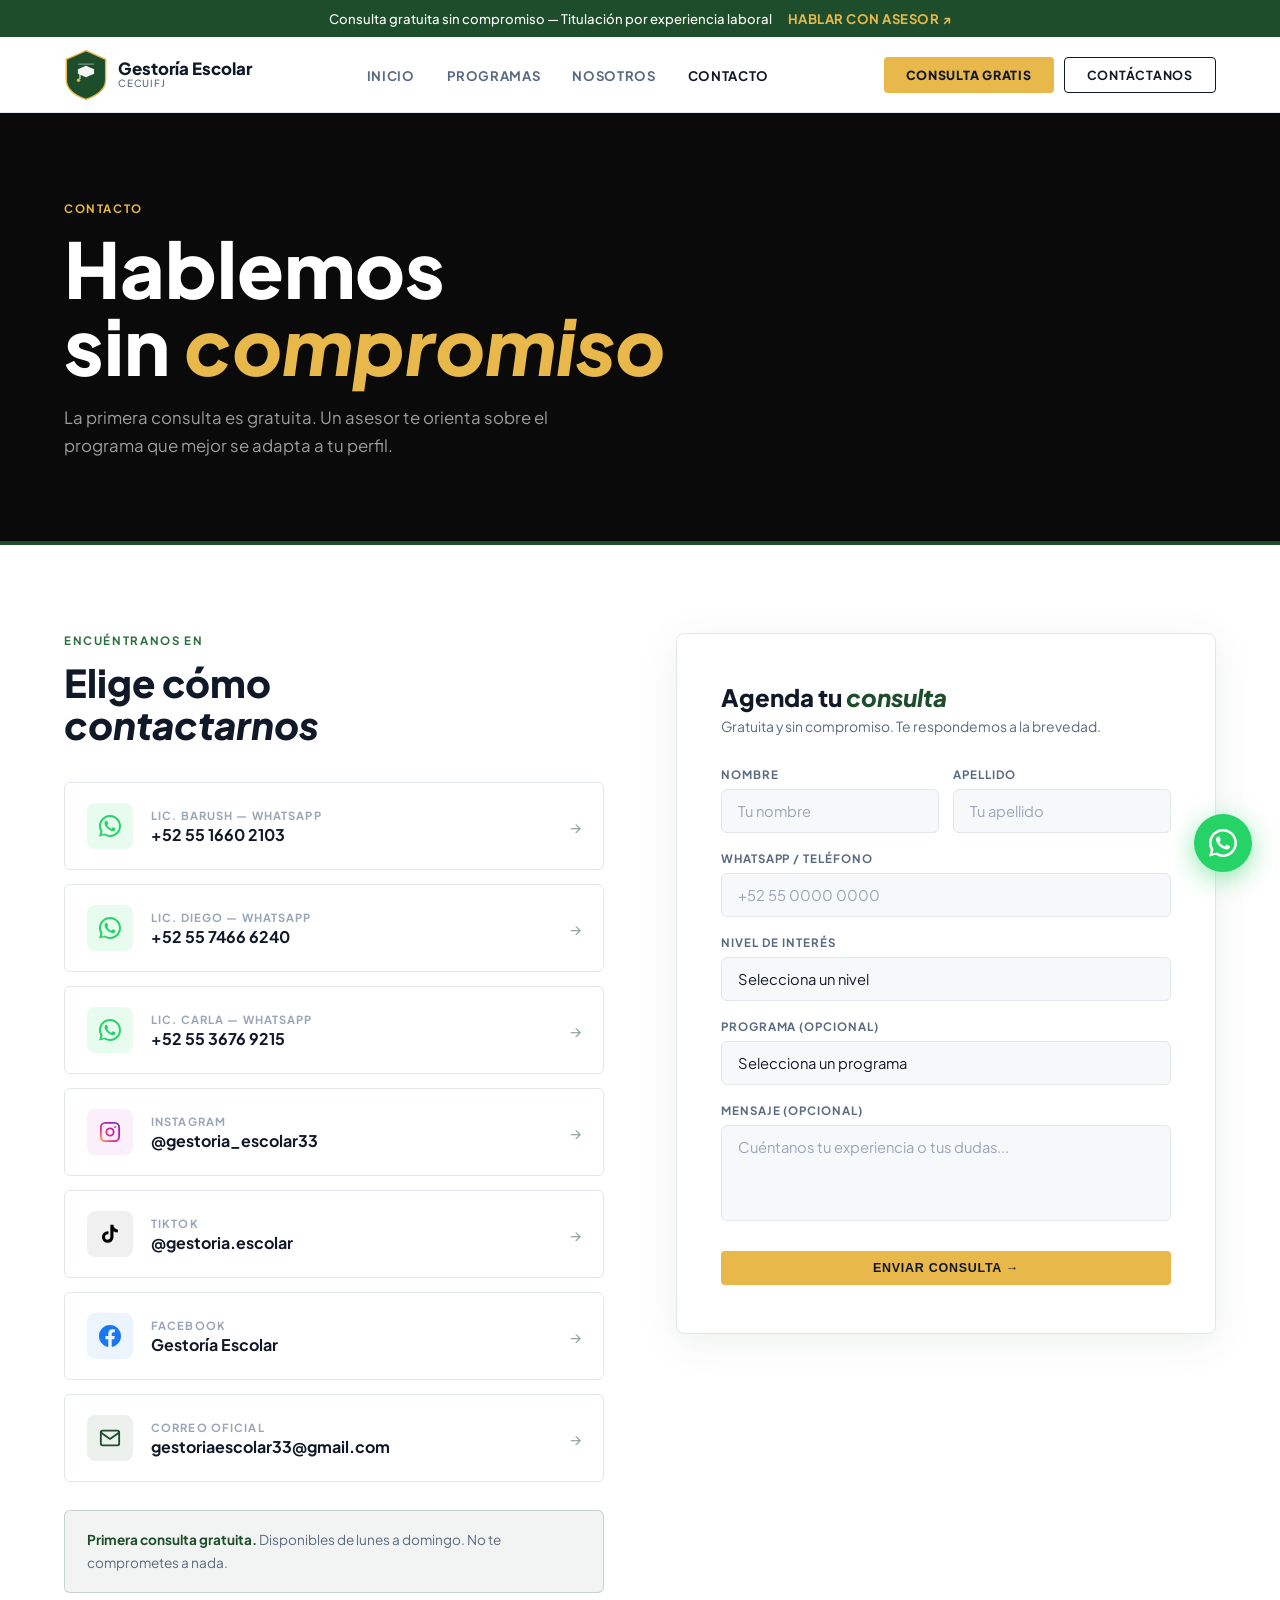
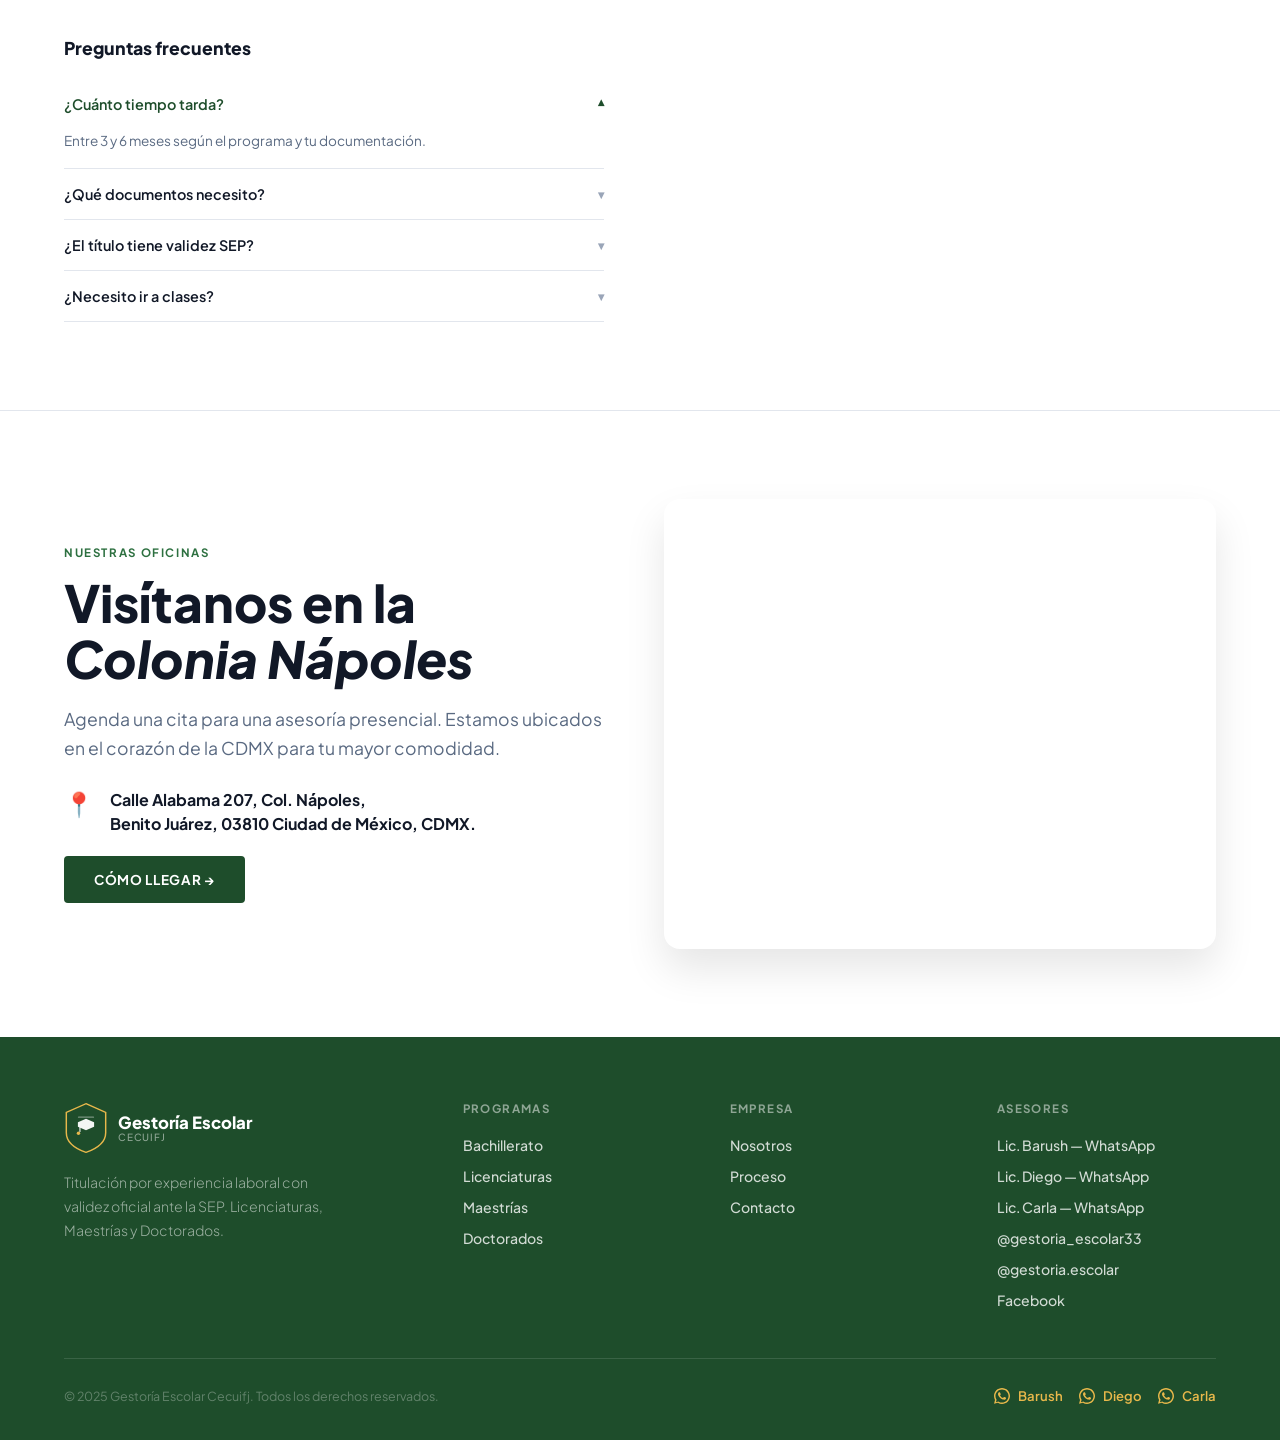
==== contacto.html @ b2714044 "correo" ====
<!DOCTYPE html>
<html lang="es">
<head>
  <meta charset="UTF-8"/>
  <meta name="viewport" content="width=device-width, initial-scale=1.0"/>
  <title>Contacto — Gestoría Escolar</title>
  <link rel="stylesheet" href="styles.css"/>
  <style>
    .page-hero { background:var(--black); padding:88px 5% 80px; border-bottom:4px solid var(--green); }
    .page-hero-inner { max-width:1200px; margin:0 auto; }
    .page-hero-title { font-size:clamp(3rem,6vw,5rem); font-weight:800; color:var(--white); line-height:1; margin-bottom:20px; }
    .page-hero-title em { font-style:italic; color:var(--yellow); }
    .page-hero-sub { font-size:1.05rem; color:rgba(255,255,255,0.6); max-width:520px; line-height:1.7; }

    #contacto-main { padding:88px 5%; }
    .contacto-inner { max-width:1200px; margin:0 auto; display:grid; grid-template-columns:1fr 1fr; gap:72px; align-items:start; }

    /* LEFT */
    .contact-options { display:flex; flex-direction:column; gap:14px; margin-top:36px; }
    .contact-option {
      display:flex; align-items:center; gap:18px;
      padding:20px 22px; border:1.5px solid var(--border); border-radius:6px;
      text-decoration:none; color:inherit; background:var(--white); transition:all 0.25s;
    }
    .contact-option:hover { border-color:var(--green); transform:translateX(5px); box-shadow:0 6px 24px rgba(30,77,43,0.1); }
    .co-icon { width:46px; height:46px; flex-shrink:0; border-radius:8px; display:flex; align-items:center; justify-content:center; font-size:1.3rem; }
    .co-wa { background:rgba(37,211,102,0.1); }
    .co-phone { background:rgba(30,77,43,0.08); }
    .co-ig { background:rgba(200,60,200,0.08); }
    .co-label { font-size:0.7rem; font-weight:700; letter-spacing:0.1em; text-transform:uppercase; color:var(--gray-400); margin-bottom:2px; }
    .co-value { font-size:1rem; font-weight:700; color:var(--text); }
    .co-arrow { margin-left:auto; color:var(--green); font-size:1rem; opacity:0.5; transition:opacity 0.2s; }
    .contact-option:hover .co-arrow { opacity:1; }

    .contact-note {
      margin-top:28px; padding:18px 22px;
      background:rgba(30,77,43,0.06); border:1.5px solid rgba(30,77,43,0.2); border-radius:6px;
      font-size:0.85rem; color:var(--gray-600); line-height:1.65;
    }
    .contact-note strong { color:var(--green); }

    .faq-mini { margin-top:44px; }
    .faq-mini h3 { font-size:1.1rem; font-weight:800; color:var(--text); margin-bottom:20px; }
    .faq-mini-item { border-bottom:1px solid var(--border); }
    .faq-mini-q {
      width:100%; background:none; border:none; text-align:left; padding:16px 0;
      font-family:'Plus Jakarta Sans',sans-serif; font-size:0.9rem; font-weight:600; color:var(--text);
      cursor:pointer; display:flex; justify-content:space-between; align-items:center; gap:12px; transition:color 0.2s;
    }
    .faq-mini-q:hover { color:var(--green); }
    .faq-mini-item.open .faq-mini-q { color:var(--green); }
    .faq-mini-chevron { font-size:0.75rem; color:var(--gray-400); transition:transform 0.25s; flex-shrink:0; }
    .faq-mini-item.open .faq-mini-chevron { transform:rotate(180deg); color:var(--green); }
    .faq-mini-a { font-size:0.85rem; color:var(--gray-600); line-height:1.7; max-height:0; overflow:hidden; transition:max-height 0.3s ease,padding 0.3s; }
    .faq-mini-item.open .faq-mini-a { max-height:180px; padding-bottom:16px; }

    /* RIGHT — FORM */
    .contact-form-card {
      background:var(--white); border:1.5px solid var(--border);
      border-radius:8px; padding:48px 44px; position:sticky; top:96px;
      box-shadow:0 8px 40px rgba(30,77,43,0.08);
    }
    .contact-form-card h3 { font-size:1.5rem; font-weight:800; color:var(--text); margin-bottom:6px; }
    .contact-form-card h3 em { font-style:italic; color:var(--green); }
    .contact-form-card .sub { font-size:0.87rem; color:var(--gray-600); margin-bottom:32px; }
    .form-group { margin-bottom:18px; }
    .form-group label { display:block; font-size:0.72rem; font-weight:700; letter-spacing:0.08em; text-transform:uppercase; color:var(--gray-600); margin-bottom:7px; }
    .form-group input,.form-group select,.form-group textarea {
      width:100%; padding:12px 16px;
      background:var(--gray-100); border:1.5px solid var(--border); border-radius:6px;
      font-family:'Plus Jakarta Sans',sans-serif; font-size:0.92rem; color:var(--text);
      outline:none; transition:border-color 0.2s,background 0.2s; -webkit-appearance:none;
    }
    .form-group input::placeholder,.form-group textarea::placeholder { color:var(--gray-400); }
    .form-group input:focus,.form-group select:focus,.form-group textarea:focus { border-color:var(--green); background:var(--white); }
    .form-group select option { background:var(--white); }
    .form-group textarea { resize:none; height:96px; }
    .form-row { display:grid; grid-template-columns:1fr 1fr; gap:14px; }
    .form-submit { width:100%; margin-top:8px; }
    .form-success { display:none; text-align:center; padding:20px; background:rgba(30,77,43,0.07); border:1.5px solid rgba(30,77,43,0.25); border-radius:6px; margin-top:16px; }
    .form-success p { color:var(--green); font-weight:700; font-size:0.95rem; }

    @media(max-width:960px){ .contacto-inner{grid-template-columns:1fr;} .contact-form-card{position:static;} }
    @media(max-width:600px){ .contact-form-card{padding:32px 24px;} .form-row{grid-template-columns:1fr;} }
  </style>
</head>
<body>
<div id="ann-root"></div>
<div id="nav-root"></div>

<section class="page-hero">
  <div class="page-hero-inner">
    <span class="section-label">Contacto</span>
    <h1 class="page-hero-title">Hablemos<br/>sin <em>compromiso</em></h1>
    <p class="page-hero-sub">La primera consulta es gratuita. Un asesor te orienta sobre el programa que mejor se adapta a tu perfil.</p>
  </div>
</section>

<section id="contacto-main">
  <div class="contacto-inner">
    <div>
      <span class="section-label section-label-green">Encuéntranos en</span>
      <h2 class="section-title reveal" style="font-size:clamp(1.6rem,3vw,2.4rem)">Elige cómo<br/><em>contactarnos</em></h2>
      <div class="contact-options">
        <a href="https://wa.me/525516502103" target="_blank" class="contact-option reveal reveal-delay-1">
          <div class="co-icon co-wa">
            <svg width="22" height="22" viewBox="0 0 24 24" fill="#25d366"><path d="M17.472 14.382c-.297-.149-1.758-.867-2.03-.967-.273-.099-.471-.148-.67.15-.197.297-.767.966-.94 1.164-.173.199-.347.223-.644.075-.297-.15-1.255-.463-2.39-1.475-.883-.788-1.48-1.761-1.653-2.059-.173-.297-.018-.458.13-.606.134-.133.298-.347.446-.52.149-.174.198-.298.298-.497.099-.198.05-.371-.025-.52-.075-.149-.669-1.612-.916-2.207-.242-.579-.487-.5-.669-.51-.173-.008-.371-.01-.57-.01-.198 0-.52.074-.792.372-.272.297-1.04 1.016-1.04 2.479 0 1.462 1.065 2.875 1.213 3.074.149.198 2.096 3.2 5.077 4.487.709.306 1.262.489 1.694.625.712.227 1.36.195 1.871.118.571-.085 1.758-.719 2.006-1.413.248-.694.248-1.289.173-1.413-.074-.124-.272-.198-.57-.347z"/><path d="M12 0C5.373 0 0 5.373 0 12c0 2.131.558 4.13 1.533 5.867L.057 23.5l5.79-1.518A11.94 11.94 0 0012 24c6.627 0 12-5.373 12-12S18.627 0 12 0zm0 21.818a9.8 9.8 0 01-5.001-1.367l-.36-.213-3.718.975.99-3.619-.235-.373A9.818 9.818 0 012.182 12C2.182 6.57 6.57 2.182 12 2.182S21.818 6.57 21.818 12 17.43 21.818 12 21.818z"/></svg>
          </div>
          <div><div class="co-label">Lic. Barush — WhatsApp</div><div class="co-value">+52 55 1660 2103</div></div>
          <span class="co-arrow">→</span>
        </a>
        <a href="https://wa.me/525574666240" target="_blank" class="contact-option reveal reveal-delay-2">
          <div class="co-icon co-wa">
            <svg width="22" height="22" viewBox="0 0 24 24" fill="#25d366"><path d="M17.472 14.382c-.297-.149-1.758-.867-2.03-.967-.273-.099-.471-.148-.67.15-.197.297-.767.966-.94 1.164-.173.199-.347.223-.644.075-.297-.15-1.255-.463-2.39-1.475-.883-.788-1.48-1.761-1.653-2.059-.173-.297-.018-.458.13-.606.134-.133.298-.347.446-.52.149-.174.198-.298.298-.497.099-.198.05-.371-.025-.52-.075-.149-.669-1.612-.916-2.207-.242-.579-.487-.5-.669-.51-.173-.008-.371-.01-.57-.01-.198 0-.52.074-.792.372-.272.297-1.04 1.016-1.04 2.479 0 1.462 1.065 2.875 1.213 3.074.149.198 2.096 3.2 5.077 4.487.709.306 1.262.489 1.694.625.712.227 1.36.195 1.871.118.571-.085 1.758-.719 2.006-1.413.248-.694.248-1.289.173-1.413-.074-.124-.272-.198-.57-.347z"/><path d="M12 0C5.373 0 0 5.373 0 12c0 2.131.558 4.13 1.533 5.867L.057 23.5l5.79-1.518A11.94 11.94 0 0012 24c6.627 0 12-5.373 12-12S18.627 0 12 0zm0 21.818a9.8 9.8 0 01-5.001-1.367l-.36-.213-3.718.975.99-3.619-.235-.373A9.818 9.818 0 012.182 12C2.182 6.57 6.57 2.182 12 2.182S21.818 6.57 21.818 12 17.43 21.818 12 21.818z"/></svg>
          </div>
          <div><div class="co-label">Lic. Diego — WhatsApp</div><div class="co-value">+52 55 7466 6240</div></div>
          <span class="co-arrow">→</span>
        </a>
        <a href="https://wa.me/525536769215" target="_blank" class="contact-option reveal reveal-delay-3">
          <div class="co-icon co-wa">
            <svg width="22" height="22" viewBox="0 0 24 24" fill="#25d366"><path d="M17.472 14.382c-.297-.149-1.758-.867-2.03-.967-.273-.099-.471-.148-.67.15-.197.297-.767.966-.94 1.164-.173.199-.347.223-.644.075-.297-.15-1.255-.463-2.39-1.475-.883-.788-1.48-1.761-1.653-2.059-.173-.297-.018-.458.13-.606.134-.133.298-.347.446-.52.149-.174.198-.298.298-.497.099-.198.05-.371-.025-.52-.075-.149-.669-1.612-.916-2.207-.242-.579-.487-.5-.669-.51-.173-.008-.371-.01-.57-.01-.198 0-.52.074-.792.372-.272.297-1.04 1.016-1.04 2.479 0 1.462 1.065 2.875 1.213 3.074.149.198 2.096 3.2 5.077 4.487.709.306 1.262.489 1.694.625.712.227 1.36.195 1.871.118.571-.085 1.758-.719 2.006-1.413.248-.694.248-1.289.173-1.413-.074-.124-.272-.198-.57-.347z"/><path d="M12 0C5.373 0 0 5.373 0 12c0 2.131.558 4.13 1.533 5.867L.057 23.5l5.79-1.518A11.94 11.94 0 0012 24c6.627 0 12-5.373 12-12S18.627 0 12 0zm0 21.818a9.8 9.8 0 01-5.001-1.367l-.36-.213-3.718.975.99-3.619-.235-.373A9.818 9.818 0 012.182 12C2.182 6.57 6.57 2.182 12 2.182S21.818 6.57 21.818 12 17.43 21.818 12 21.818z"/></svg>
          </div>
          <div><div class="co-label">Lic. Carla — WhatsApp</div><div class="co-value">+52 55 3676 9215</div></div>
          <span class="co-arrow">→</span>
        </a>
        <a href="https://instagram.com/gestoria_escolar33" target="_blank" class="contact-option reveal reveal-delay-4">
          <div class="co-icon" style="background:rgba(200,60,200,0.08)">
            <svg width="22" height="22" viewBox="0 0 24 24" fill="none" xmlns="http://www.w3.org/2000/svg">
              <defs><linearGradient id="ig" x1="0" y1="24" x2="24" y2="0" gradientUnits="userSpaceOnUse"><stop stop-color="#f9ce34"/><stop offset=".35" stop-color="#ee2a7b"/><stop offset="1" stop-color="#6228d7"/></linearGradient></defs>
              <rect x="2" y="2" width="20" height="20" rx="5" stroke="url(#ig)" stroke-width="2"/>
              <circle cx="12" cy="12" r="4" stroke="url(#ig)" stroke-width="2"/>
              <circle cx="17.5" cy="6.5" r="1" fill="#ee2a7b"/>
            </svg>
          </div>
          <div><div class="co-label">Instagram</div><div class="co-value">@gestoria_escolar33</div></div>
          <span class="co-arrow">→</span>
        </a>
        <a href="https://tiktok.com/@gestoria.escolar" target="_blank" class="contact-option reveal reveal-delay-4">
          <div class="co-icon" style="background:rgba(0,0,0,0.06)">
            <svg width="22" height="22" viewBox="0 0 24 24" fill="#000" xmlns="http://www.w3.org/2000/svg">
              <path d="M19.59 6.69a4.83 4.83 0 01-3.77-4.25V2h-3.45v13.67a2.89 2.89 0 01-2.88 2.5 2.89 2.89 0 01-2.89-2.89 2.89 2.89 0 012.89-2.89c.28 0 .54.04.79.1V9.01a6.3 6.3 0 00-.79-.05 6.34 6.34 0 00-6.34 6.34 6.34 6.34 0 006.34 6.34 6.34 6.34 0 006.33-6.34V8.95a8.16 8.16 0 004.77 1.52V7.02a4.85 4.85 0 01-1-.33z"/>
            </svg>
          </div>
          <div><div class="co-label">TikTok</div><div class="co-value">@gestoria.escolar</div></div>
          <span class="co-arrow">→</span>
        </a>
        <a href="https://www.facebook.com/share/1FTvYhpeMk/?mibextid=wwXIfr" target="_blank" class="contact-option reveal reveal-delay-4">
          <div class="co-icon" style="background:rgba(24,119,242,0.08)">
            <svg width="22" height="22" viewBox="0 0 24 24" fill="#1877f2" xmlns="http://www.w3.org/2000/svg">
              <path d="M24 12.073C24 5.405 18.627 0 12 0S0 5.405 0 12.073C0 18.1 4.388 23.094 10.125 24v-8.437H7.078v-3.49h3.047V9.41c0-3.025 1.792-4.697 4.533-4.697 1.312 0 2.686.236 2.686.236v2.97h-1.513c-1.491 0-1.956.93-1.956 1.887v2.267h3.328l-.532 3.49h-2.796V24C19.612 23.094 24 18.1 24 12.073z"/>
            </svg>
          </div>
          <div><div class="co-label">Facebook</div><div class="co-value">Gestoría Escolar</div></div>
          <span class="co-arrow">→</span>
        </a>

        <a href="mailto:gestoriaescolar33@gmail.com" class="contact-option reveal reveal-delay-4">
          <div class="co-icon" style="background:rgba(30,77,43,0.08)">
            <svg width="22" height="22" viewBox="0 0 24 24" fill="none" stroke="#1e4d2b" stroke-width="2" stroke-linecap="round" stroke-linejoin="round"><path d="M4 4h16c1.1 0 2 .9 2 2v12c0 1.1-.9 2-2 2H4c-1.1 0-2-.9-2-2V6c0-1.1.9-2 2-2z"/><polyline points="22,6 12,13 2,6"/></svg>
          </div>
          <div><div class="co-label">Correo Oficial</div><div class="co-value">gestoriaescolar33@gmail.com</div></div>
          <span class="co-arrow">→</span>
        </a>

      </div>
      <div class="contact-note reveal reveal-delay-2">
        <strong>Primera consulta gratuita.</strong> Disponibles de lunes a domingo. No te comprometes a nada.
      </div>
      <div class="faq-mini reveal reveal-delay-3">
        <h3>Preguntas frecuentes</h3>
        <div>
          <div class="faq-mini-item open">
            <button class="faq-mini-q" onclick="tFaq(this)">¿Cuánto tiempo tarda? <span class="faq-mini-chevron">▾</span></button>
            <div class="faq-mini-a">Entre 3 y 6 meses según el programa y tu documentación.</div>
          </div>
          <div class="faq-mini-item">
            <button class="faq-mini-q" onclick="tFaq(this)">¿Qué documentos necesito? <span class="faq-mini-chevron">▾</span></button>
            <div class="faq-mini-a">Identificación, CURP, acta de nacimiento, comprobante de estudios previos y documentación laboral. Tu asesor te dará la lista completa.</div>
          </div>
          <div class="faq-mini-item">
            <button class="faq-mini-q" onclick="tFaq(this)">¿El título tiene validez SEP? <span class="faq-mini-chevron">▾</span></button>
            <div class="faq-mini-a">Sí. Verificables ante la SEP/ dirección general de profesiones.</div>
          </div>
          <div class="faq-mini-item">
            <button class="faq-mini-q" onclick="tFaq(this)">¿Necesito ir a clases? <span class="faq-mini-chevron">▾</span></button>
            <div class="faq-mini-a">No. El proceso está diseñado para personas con experiencia comprobable. No requiere clases presenciales continuas.</div>
          </div>
        </div>
      </div>
    </div>

    <!-- FORM -->
    <div class="contact-form-card reveal reveal-delay-1">
      <h3>Agenda tu <em>consulta</em></h3>
      <p class="sub">Gratuita y sin compromiso. Te respondemos a la brevedad.</p>
      <div class="form-row">
        <div class="form-group"><label>Nombre</label><input type="text" id="f-nombre" placeholder="Tu nombre"/></div>
        <div class="form-group"><label>Apellido</label><input type="text" id="f-apellido" placeholder="Tu apellido"/></div>
      </div>
      <div class="form-group"><label>WhatsApp / Teléfono</label><input type="tel" id="f-tel" placeholder="+52 55 0000 0000"/></div>
      <div class="form-group">
        <label>Nivel de interés</label>
        <select id="f-nivel">
          <option value="">Selecciona un nivel</option>
          <option>Licenciatura</option><option>Maestría</option><option>Doctorado</option>
          <option>No sé aún, quiero orientación</option>
        </select>
      </div>
      <div class="form-group">
        <label>Programa (opcional)</label>
        <select id="f-prog">
          <option value="">Selecciona un programa</option>
          <optgroup label="Licenciaturas">
            <option>Administración</option><option>Ciencias de la Educación</option>
            <option>Contaduría</option><option>Criminalística</option><option>Derecho</option>
            <option>Ingeniería en Mecatrónica</option><option>Ingeniería de Sistemas Computacionales</option>
            <option>Ingeniería Industrial y de Sistemas</option><option>Mercadotecnia Digital</option>
            <option>Negocios Internacionales</option><option>Pedagogía</option>
            <option>Psicopedagogía</option><option>Seguridad Pública y Ciencias Forenses</option><option>Teología</option>
          </optgroup>
          <optgroup label="Maestrías">
            <option>Maestría en Educación y Docencia</option>
            <option>Maestría en Gestión de Negocios Gastronómicos</option>
            <option>Maestría en Gestión de Negocios y Finanzas</option>
            <option>Maestría en Gobierno y Asuntos Públicos</option>
            <option>Maestría en Ingeniería Industrial, Mecatrónica y de Sistemas</option>
            <option>Maestría en Juicios Orales</option>
          </optgroup>
          <optgroup label="Doctorados">
            <option>Doctorado en Educación</option>
            <option>Doctorado en Derecho Procesal</option>
            <option>Doctorado en Administración y Finanzas</option>
          </optgroup>
        </select>
      </div>
      <div class="form-group"><label>Mensaje (opcional)</label><textarea id="f-msg" placeholder="Cuéntanos tu experiencia o tus dudas..."></textarea></div>
      <button class="btn-yellow form-submit" onclick="handleSubmit()">Enviar consulta →</button>
      <div class="form-success" id="form-success"><p>✓ ¡Recibido! Un asesor te contactará pronto por WhatsApp.</p></div>
    </div>
  </div>
</section>


<section id="ubicacion" style="padding: 88px 5%; background: var(--white); border-top: 1px solid var(--border);">
  <div style="max-width: 1200px; margin: 0 auto;">
    <div class="ubicacion-grid" style="display: grid; grid-template-columns: 1fr 1fr; gap: 48px; align-items: center;">
      
      <div class="reveal">
        <span class="section-label section-label-green">Nuestras Oficinas</span>
        <h2 class="section-title">Visítanos en la<br/><em>Colonia Nápoles</em></h2>
        <p style="font-size: 1.1rem; color: var(--gray-600); margin-bottom: 24px; line-height: 1.7;">
          Agenda una cita para una asesoría presencial. Estamos ubicados en el corazón de la CDMX para tu mayor comodidad.
        </p>
        <div style="display: flex; align-items: start; gap: 16px; margin-bottom: 20px;">
          <span style="font-size: 1.5rem;">📍</span>
          <p style="font-weight: 700; color: var(--text); line-height: 1.5;">
            Calle Alabama 207, Col. Nápoles, <br/>
            Benito Juárez, 03810 Ciudad de México, CDMX.
          </p>
        </div>
        <a href="https://www.google.com/maps/search/?api=1&query=Calle+Alabama+207,+03810+Benito+Juarez+CDMX" target="_blank" class="btn-green-fill">Cómo llegar →</a>
      </div>

      <div class="reveal reveal-delay-2" style="border-radius: 16px; overflow: hidden; box-shadow: 0 20px 40px rgba(0,0,0,0.1); line-height: 0;">
        <iframe 
          src="https://www.google.com/maps/embed?pb=!1m18!1m12!1m3!1d3763.5356885376043!2d-99.1788229239851!3d19.38918458188164!2m3!1f0!2f0!3f0!3m2!1i1024!2i768!4f13.1!3m3!1m2!1s0x85d1ff76c243689d%3A0xc3f9829f074d2f0a!2sAlabama%20207%2C%20N%C3%A1poles%2C%20Benito%20Ju%C3%A1rez%2C%2003810%20Ciudad%20de%20M%C3%A9xico%2C%20CDMX!5e0!3m2!1ses-419!2smx!4v1715690000000!5m2!1ses-419!2smx" 
          width="100%" 
          height="450" 
          style="border:0;" 
          allowfullscreen="" 
          loading="lazy" 
          referrerpolicy="no-referrer-when-downgrade">
        </iframe>
      </div>
      
    </div>
  </div>
</section>


<div id="footer-root"></div>
<script src="components.js"></script>
<script>
  initComponents('contacto');
  function tFaq(btn) {
    const item = btn.closest('.faq-mini-item');
    const open = item.classList.contains('open');
    document.querySelectorAll('.faq-mini-item').forEach(i => i.classList.remove('open'));
    if (!open) item.classList.add('open');
  }
  function handleSubmit() {
    const n = document.getElementById('f-nombre').value.trim();
    const t = document.getElementById('f-tel').value.trim();
    if (!n || !t) { alert('Por favor ingresa tu nombre y teléfono.'); return; }
    const niv = document.getElementById('f-nivel').value;
    const prog = document.getElementById('f-prog').value;
    const msg = document.getElementById('f-msg').value.trim();
    let wa = `Hola! Me interesa una consulta gratuita.\n\nNombre: ${n}\nTeléfono: ${t}`;
    if(niv) wa += `\nNivel: ${niv}`;
    if(prog) wa += `\nPrograma: ${prog}`;
    if(msg) wa += `\nMensaje: ${msg}`;
    window.open(`https://wa.me/525516502103?text=${encodeURIComponent(wa)}`,'_blank');
    document.getElementById('form-success').style.display = 'block';
    document.querySelector('.form-submit').style.display = 'none';
  }
</script>
</body>
</html>
---- styles.css ----
@import url('https://fonts.googleapis.com/css2?family=Plus+Jakarta+Sans:ital,wght@0,300;0,400;0,500;0,600;0,700;0,800;1,700;1,800&display=swap');

:root {
  --green:      #1e4d2b;
  --green-mid:  #245c33;
  --green-light:#2d7040;
  --yellow:     #e8b84b;
  --yellow-dark:#c9973a;
  --navy:       #0d2451;
  --black:      #0a0a0a;
  --white:      #ffffff;
  --gray-100:   #f7f8fa;
  --gray-200:   #eef0f4;
  --gray-400:   #9aa5b8;
  --gray-600:   #5a6a82;
  --text:       #111827;
  --border:     #e2e6ed;
}

*, *::before, *::after { box-sizing: border-box; margin: 0; padding: 0; }
html { scroll-behavior: smooth; }
body {
  font-family: 'Plus Jakarta Sans', sans-serif;
  background: var(--white);
  color: var(--text);
  overflow-x: hidden;
}

/* ── ANNOUNCEMENT BAR ── */
.ann-bar {
  background: var(--green);
  color: var(--white);
  text-align: center;
  padding: 10px 5%;
  font-size: 0.82rem;
  font-weight: 500;
  display: flex; align-items: center; justify-content: center; gap: 16px;
}
.ann-bar a {
  color: var(--yellow);
  font-weight: 700;
  text-decoration: none;
  display: inline-flex; align-items: center; gap: 4px;
  letter-spacing: 0.04em;
}
.ann-bar a:hover { text-decoration: underline; }

/* ── NAV ── */
nav {
  position: sticky; top: 0; z-index: 200;
  background: var(--white);
  border-bottom: 1px solid var(--border);
  padding: 0 5%;
  height: 76px;
  display: flex; align-items: center; justify-content: space-between;
}
.nav-logo { display: flex; align-items: center; gap: 10px; text-decoration: none; }
.nav-logo-shield { width: 44px; height: 54px; }
.nav-logo-text {
  font-size: 1.05rem; font-weight: 800;
  color: var(--text); line-height: 1.15;
}
.nav-logo-text span {
  display: block; font-size: 0.62rem; font-weight: 500;
  color: var(--gray-600); letter-spacing: 0.08em; text-transform: uppercase;
}
.nav-links { display: flex; align-items: center; gap: 2rem; list-style: none; }
.nav-links a {
  color: var(--gray-600); text-decoration: none;
  font-size: 0.82rem; font-weight: 700;
  letter-spacing: 0.05em; text-transform: uppercase;
  transition: color 0.2s;
}
.nav-links a:hover, .nav-links a.active { color: var(--text); }
.nav-actions { display: flex; gap: 10px; align-items: center; }
.btn-yellow {
  background: var(--yellow); color: var(--text);
  padding: 10px 22px; border-radius: 4px;
  font-weight: 800; font-size: 0.78rem;
  letter-spacing: 0.06em; text-transform: uppercase;
  text-decoration: none; border: none; cursor: pointer;
  transition: all 0.2s; white-space: nowrap;
}
.btn-yellow:hover { background: var(--yellow-dark); transform: translateY(-1px); }
.btn-outline-dark {
  background: transparent; color: var(--text);
  padding: 9px 22px; border-radius: 4px;
  font-weight: 700; font-size: 0.78rem;
  letter-spacing: 0.06em; text-transform: uppercase;
  text-decoration: none; border: 1.5px solid var(--text);
  transition: all 0.2s; white-space: nowrap;
}
.btn-outline-dark:hover { background: var(--text); color: var(--white); }

.nav-hamburger {
  display: none; flex-direction: column; gap: 5px;
  background: none; border: none; cursor: pointer; padding: 4px;
}
.nav-hamburger span { width: 24px; height: 2px; background: var(--text); border-radius: 2px; display: block; }

/* ── SHARED SECTION STYLES ── */
.section-label {
  font-size: 0.72rem; font-weight: 700;
  letter-spacing: 0.14em; text-transform: uppercase;
  color: var(--yellow); margin-bottom: 14px; display: block;
}
.section-label-green { color: var(--green-light); }
.section-title {
  font-size: clamp(2rem, 4vw, 3.2rem);
  font-weight: 800; line-height: 1.1;
  margin-bottom: 18px; color: var(--text);
}
.section-title em { font-style: italic; font-weight: 800; }
.section-title-white { color: var(--white); }
.section-sub {
  font-size: 1rem; color: var(--gray-600);
  line-height: 1.75; font-weight: 400; max-width: 540px;
}
.section-sub-white { color: rgba(255,255,255,0.7); }

/* ── BUTTONS ── */
.btn-green-fill {
  display: inline-flex; align-items: center; gap: 8px;
  background: var(--green); color: var(--white);
  padding: 13px 28px; border-radius: 4px;
  font-weight: 700; font-size: 0.84rem;
  letter-spacing: 0.05em; text-transform: uppercase;
  text-decoration: none; transition: all 0.2s;
  border: 2px solid var(--green);
}
.btn-green-fill:hover { background: var(--green-light); border-color: var(--green-light); transform: translateY(-1px); }
.btn-outline-white {
  display: inline-flex; align-items: center; gap: 8px;
  background: transparent; color: var(--white);
  padding: 11px 28px; border-radius: 4px;
  font-weight: 700; font-size: 0.84rem;
  letter-spacing: 0.05em; text-transform: uppercase;
  text-decoration: none; transition: all 0.2s;
  border: 2px solid rgba(255,255,255,0.5);
}
.btn-outline-white:hover { border-color: var(--white); background: rgba(255,255,255,0.08); }
.btn-outline-green {
  display: inline-flex; align-items: center; gap: 8px;
  background: transparent; color: var(--green);
  padding: 11px 28px; border-radius: 4px;
  font-weight: 700; font-size: 0.84rem;
  letter-spacing: 0.05em; text-transform: uppercase;
  text-decoration: none; transition: all 0.2s;
  border: 2px solid var(--green);
}
.btn-outline-green:hover { background: var(--green); color: var(--white); }

/* ── FOOTER ── */
footer {
  background: var(--green);
  padding: 64px 5% 36px;
}
.footer-grid {
  display: grid; grid-template-columns: 1.6fr repeat(3,1fr);
  gap: 48px; margin-bottom: 48px;
}
.footer-brand-desc {
  font-size: 0.88rem; color: rgba(255,255,255,0.55);
  line-height: 1.7; margin-top: 16px; max-width: 260px; font-weight: 300;
}
.footer-col h4 {
  font-size: 0.72rem; font-weight: 700;
  letter-spacing: 0.12em; text-transform: uppercase;
  color: rgba(255,255,255,0.5); margin-bottom: 18px;
}
.footer-col ul { list-style: none; display: flex; flex-direction: column; gap: 10px; }
.footer-col ul a {
  color: rgba(255,255,255,0.8); text-decoration: none;
  font-size: 0.88rem; font-weight: 500; transition: color 0.2s;
}
.footer-col ul a:hover { color: var(--yellow); }
.footer-bottom {
  display: flex; justify-content: space-between; align-items: center;
  padding-top: 28px; border-top: 1px solid rgba(255,255,255,0.12);
  flex-wrap: wrap; gap: 12px;
}
.footer-bottom p { font-size: 0.78rem; color: rgba(255,255,255,0.3); }
.footer-wa {
  display: inline-flex; align-items: center; gap: 8px;
  color: var(--yellow); text-decoration: none;
  font-size: 0.82rem; font-weight: 600; transition: opacity 0.2s;
}
.footer-wa:hover { opacity: 0.75; }
footer .nav-logo-text { color: var(--white); }
footer .nav-logo-text span { color: rgba(255,255,255,0.5); }

/* ── WA FLOAT ── */
.wa-float {
  position: fixed; bottom: 28px; right: 28px; z-index: 300;
  width: 58px; height: 58px; background: #25d366; border-radius: 50%;
  display: flex; align-items: center; justify-content: center;
  box-shadow: 0 6px 24px rgba(37,211,102,0.5);
  text-decoration: none; animation: wa-pulse 2.8s ease infinite; transition: transform 0.25s;
}
.wa-float:hover { transform: scale(1.1); animation: none; }
.wa-float svg { width: 28px; height: 28px; fill: white; }
@keyframes wa-pulse {
  0%,100%{box-shadow:0 6px 24px rgba(37,211,102,0.5);}
  50%{box-shadow:0 6px 40px rgba(37,211,102,0.75);}
}

/* ── SCROLL REVEAL ── */
.reveal { opacity:0; transform:translateY(22px); transition:opacity 0.6s ease,transform 0.6s ease; }
.reveal.visible { opacity:1; transform:translateY(0); }
.reveal-delay-1{transition-delay:.1s;} .reveal-delay-2{transition-delay:.2s;}
.reveal-delay-3{transition-delay:.3s;} .reveal-delay-4{transition-delay:.4s;}

/* ── RESPONSIVE ── */
@media(max-width:960px){
  .nav-links,.nav-actions{display:none;}
  .nav-hamburger{display:flex;}
  .footer-grid{grid-template-columns:1fr 1fr;gap:32px;}
}
@media(max-width:600px){
  .footer-grid{grid-template-columns:1fr;}
  .footer-bottom{flex-direction:column;text-align:center;}
}
nav.open .nav-links {
  display:flex; flex-direction:column;
  position:fixed; top:76px; left:0; right:0;
  background:var(--white); padding:24px 5% 28px; gap:18px;
  border-bottom:1px solid var(--border);
}
nav.open .nav-actions {
  display:flex; flex-direction:column;
  position:fixed; bottom:0; left:0; right:0;
  padding:16px 5%; gap:10px;
  background:var(--white); border-top:1px solid var(--border);
}

/* Solución para el Grid de Modalidades */
.modalidad-grid {
  display: grid;
  grid-template-columns: repeat(2, 1fr);
  gap: 24px;
}

@media (max-width: 850px) {
  .modalidad-grid {
    grid-template-columns: 1fr; /* Apila las tarjetas una sobre otra */
  }
  
  #modalidad .reveal {
    padding: 40px 24px !important; /* Reduce el padding interno en móvil */
  }
}

/* Ajuste adicional para que los títulos no se corten */
@media (max-width: 480px) {
  #modalidad h3 {
    font-size: 1.5rem !important;
  }
}

/* ── AJUSTES DE PROGRAMAS (4 TARJETAS) ── */
.programas-grid {
  display: grid;
  /* Crea columnas automáticas de mínimo 280px; si no caben 4, pone 2 y 2 */
  grid-template-columns: repeat(auto-fit, minmax(280px, 1fr));
  gap: 24px;
  margin-top: 48px;
}

@media (max-width: 960px) {
  .programas-grid {
    /* En tablets/celulares se pone una sola columna */
    grid-template-columns: 1fr;
  }
}

/* Ajuste para las tarjetas de programas */
.prog-card {
  text-decoration: none;
  background: var(--gray-100);
  padding: 32px;
  border-radius: 12px;
  border: 1px solid var(--border);
  transition: all 0.3s ease;
  display: flex;
  flex-direction: column;
}

.prog-card:hover {
  transform: translateY(-8px);
  border-color: var(--green);
  box-shadow: 0 12px 32px rgba(0,0,0,0.05);
}

.prog-card-num {
  font-size: 0.8rem;
  font-weight: 800;
  color: var(--green);
  opacity: 0.4;
  margin-bottom: 16px;
}

.prog-card-level {
  font-size: 0.7rem;
  text-transform: uppercase;
  font-weight: 700;
  letter-spacing: 0.1em;
  color: var(--gray-600);
  margin-bottom: 8px;
}

.prog-card-name {
  font-size: 1.5rem;
  font-weight: 800;
  color: var(--text);
  margin-bottom: 12px;
}

.prog-card-desc {
  font-size: 0.9rem;
  line-height: 1.6;
  color: var(--gray-600);
  margin-bottom: 24px;
}

.prog-card-link {
  margin-top: auto;
  font-weight: 700;
  font-size: 0.85rem;
  color: var(--green);
  display: flex;
  align-items: center;
  gap: 6px;
}

/* AJUSTE FINAL UBICACIÓN RESPONSIVE */
@media (max-width: 850px) {
  /* Quitamos el grid y lo volvemos una sola columna */
  .ubicacion-grid {
    display: flex !important;
    flex-direction: column !important;
    gap: 32px !important;
    padding: 0 !important;
  }

  /* Centramos el texto y ajustamos márgenes */
  .ubicacion-grid .reveal {
    text-align: center;
    width: 100% !important;
  }

  /* Forzamos que el mapa use el 100% del ancho del celular */
  .ubicacion-grid div:last-child {
    width: 100% !important;
    margin: 0 !important;
    padding: 0 !important;
  }

  .ubicacion-grid iframe {
    width: 100% !important;
    height: 350px !important; /* Altura ideal para móvil */
    border-radius: 12px;
    display: block;
  }

  #ubicacion {
    padding: 40px 5% !important; /* Reducimos el aire a los lados */
  }

  /* Centramos el botón y los iconos */
  .ubicacion-grid .btn-green-fill {
    margin: 0 auto;
  }
  
  .ubicacion-grid div[style*="display: flex"] {
    justify-content: center;
    text-align: center;
  }
}
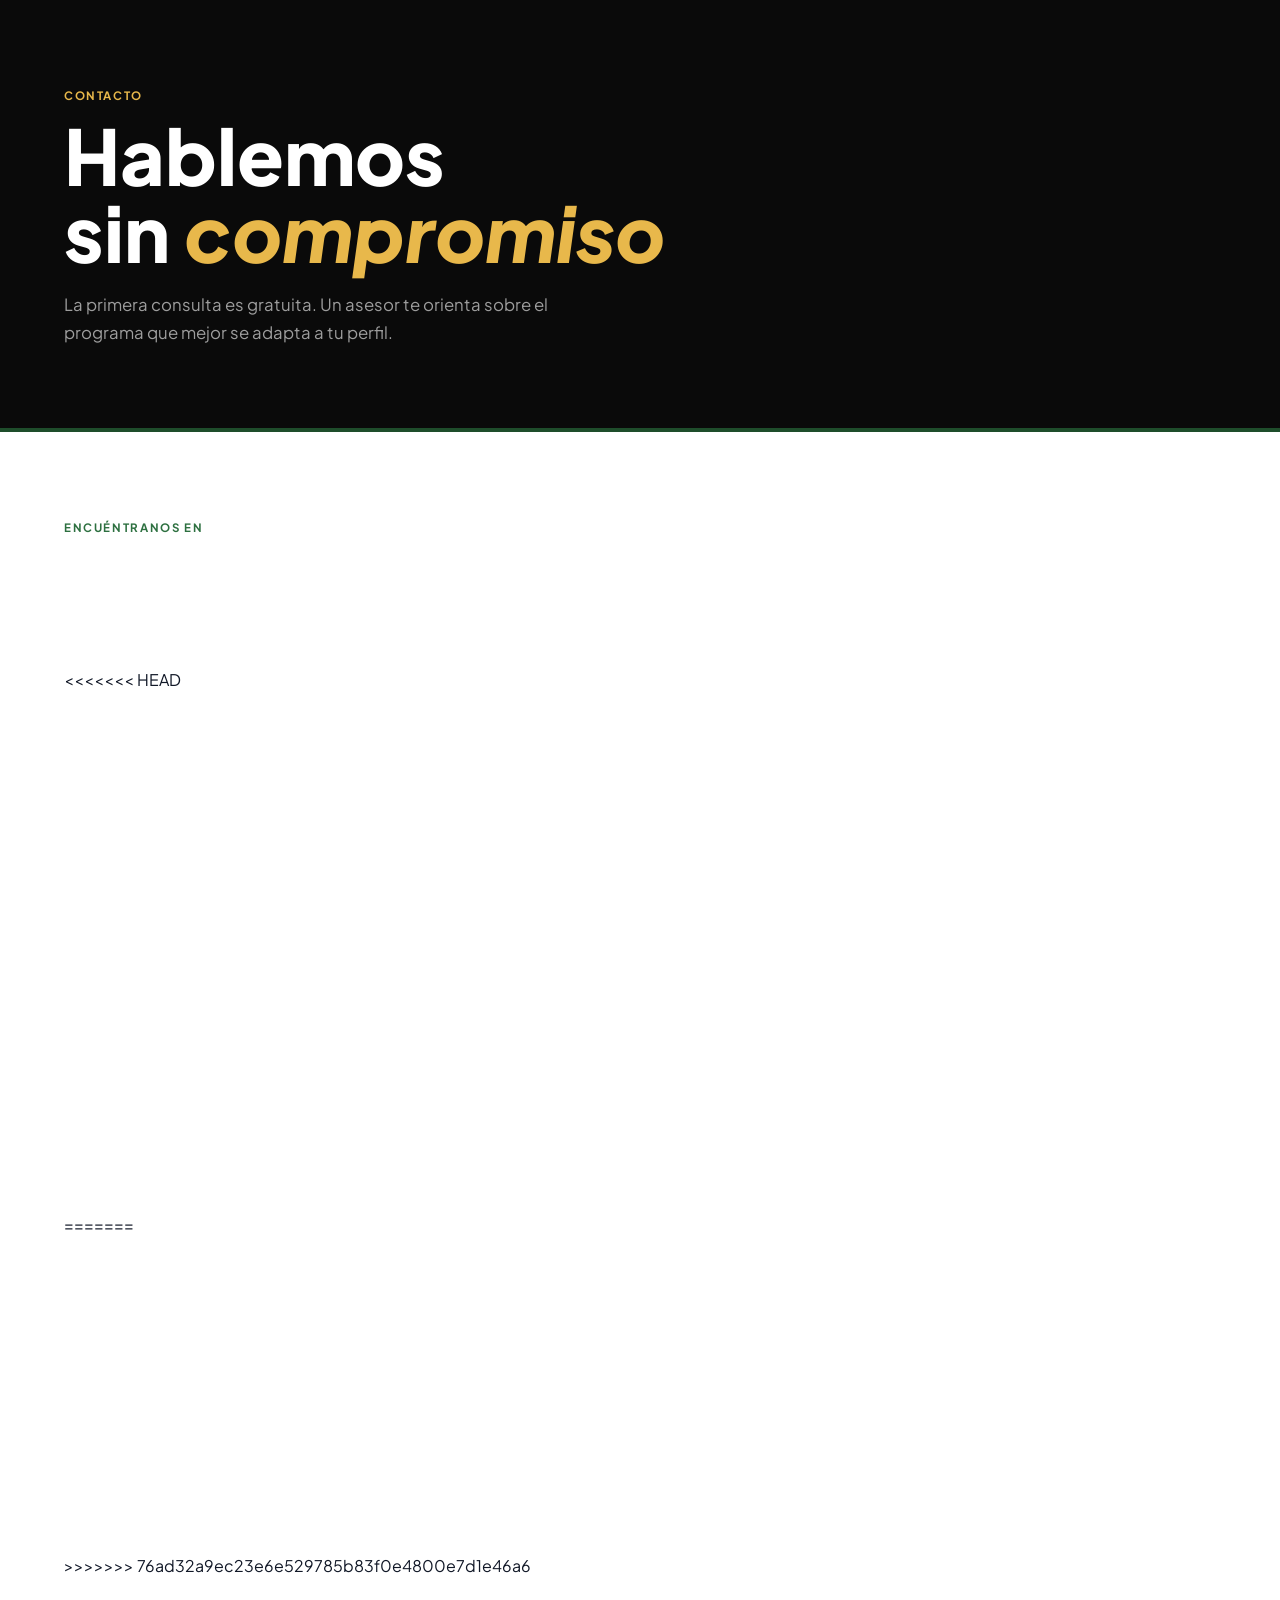
==== commit 29c40be5: "favicon logo" ====
--- a/contacto.html
+++ b/contacto.html
@@ -4,6 +4,7 @@
   <meta charset="UTF-8"/>
   <meta name="viewport" content="width=device-width, initial-scale=1.0"/>
   <title>Contacto — Gestoría Escolar</title>
+  <link rel="icon" type="image/png" href="logo.png"/>
   <link rel="stylesheet" href="styles.css"/>
   <style>
     .page-hero { background:var(--black); padding:88px 5% 80px; border-bottom:4px solid var(--green); }
@@ -102,7 +103,8 @@
       <span class="section-label section-label-green">Encuéntranos en</span>
       <h2 class="section-title reveal" style="font-size:clamp(1.6rem,3vw,2.4rem)">Elige cómo<br/><em>contactarnos</em></h2>
       <div class="contact-options">
-        <a href="https://wa.me/525516502103" target="_blank" class="contact-option reveal reveal-delay-1">
+<<<<<<< HEAD
+        <a href="https://wa.me/525516602103" target="_blank" class="contact-option reveal reveal-delay-1">
           <div class="co-icon co-wa">
             <svg width="22" height="22" viewBox="0 0 24 24" fill="#25d366"><path d="M17.472 14.382c-.297-.149-1.758-.867-2.03-.967-.273-.099-.471-.148-.67.15-.197.297-.767.966-.94 1.164-.173.199-.347.223-.644.075-.297-.15-1.255-.463-2.39-1.475-.883-.788-1.48-1.761-1.653-2.059-.173-.297-.018-.458.13-.606.134-.133.298-.347.446-.52.149-.174.198-.298.298-.497.099-.198.05-.371-.025-.52-.075-.149-.669-1.612-.916-2.207-.242-.579-.487-.5-.669-.51-.173-.008-.371-.01-.57-.01-.198 0-.52.074-.792.372-.272.297-1.04 1.016-1.04 2.479 0 1.462 1.065 2.875 1.213 3.074.149.198 2.096 3.2 5.077 4.487.709.306 1.262.489 1.694.625.712.227 1.36.195 1.871.118.571-.085 1.758-.719 2.006-1.413.248-.694.248-1.289.173-1.413-.074-.124-.272-.198-.57-.347z"/><path d="M12 0C5.373 0 0 5.373 0 12c0 2.131.558 4.13 1.533 5.867L.057 23.5l5.79-1.518A11.94 11.94 0 0012 24c6.627 0 12-5.373 12-12S18.627 0 12 0zm0 21.818a9.8 9.8 0 01-5.001-1.367l-.36-.213-3.718.975.99-3.619-.235-.373A9.818 9.818 0 012.182 12C2.182 6.57 6.57 2.182 12 2.182S21.818 6.57 21.818 12 17.43 21.818 12 21.818z"/></svg>
           </div>
@@ -124,44 +126,34 @@
           <span class="co-arrow">→</span>
         </a>
         <a href="https://instagram.com/gestoria_escolar33" target="_blank" class="contact-option reveal reveal-delay-4">
-          <div class="co-icon" style="background:rgba(200,60,200,0.08)">
-            <svg width="22" height="22" viewBox="0 0 24 24" fill="none" xmlns="http://www.w3.org/2000/svg">
-              <defs><linearGradient id="ig" x1="0" y1="24" x2="24" y2="0" gradientUnits="userSpaceOnUse"><stop stop-color="#f9ce34"/><stop offset=".35" stop-color="#ee2a7b"/><stop offset="1" stop-color="#6228d7"/></linearGradient></defs>
-              <rect x="2" y="2" width="20" height="20" rx="5" stroke="url(#ig)" stroke-width="2"/>
-              <circle cx="12" cy="12" r="4" stroke="url(#ig)" stroke-width="2"/>
-              <circle cx="17.5" cy="6.5" r="1" fill="#ee2a7b"/>
-            </svg>
-          </div>
+          <div class="co-icon co-ig">📸</div>
           <div><div class="co-label">Instagram</div><div class="co-value">@gestoria_escolar33</div></div>
           <span class="co-arrow">→</span>
         </a>
         <a href="https://tiktok.com/@gestoria.escolar" target="_blank" class="contact-option reveal reveal-delay-4">
-          <div class="co-icon" style="background:rgba(0,0,0,0.06)">
-            <svg width="22" height="22" viewBox="0 0 24 24" fill="#000" xmlns="http://www.w3.org/2000/svg">
-              <path d="M19.59 6.69a4.83 4.83 0 01-3.77-4.25V2h-3.45v13.67a2.89 2.89 0 01-2.88 2.5 2.89 2.89 0 01-2.89-2.89 2.89 2.89 0 012.89-2.89c.28 0 .54.04.79.1V9.01a6.3 6.3 0 00-.79-.05 6.34 6.34 0 00-6.34 6.34 6.34 6.34 0 006.34 6.34 6.34 6.34 0 006.33-6.34V8.95a8.16 8.16 0 004.77 1.52V7.02a4.85 4.85 0 01-1-.33z"/>
-            </svg>
-          </div>
+          <div class="co-icon co-ig">🎵</div>
           <div><div class="co-label">TikTok</div><div class="co-value">@gestoria.escolar</div></div>
           <span class="co-arrow">→</span>
         </a>
-        <a href="https://www.facebook.com/share/1FTvYhpeMk/?mibextid=wwXIfr" target="_blank" class="contact-option reveal reveal-delay-4">
-          <div class="co-icon" style="background:rgba(24,119,242,0.08)">
-            <svg width="22" height="22" viewBox="0 0 24 24" fill="#1877f2" xmlns="http://www.w3.org/2000/svg">
-              <path d="M24 12.073C24 5.405 18.627 0 12 0S0 5.405 0 12.073C0 18.1 4.388 23.094 10.125 24v-8.437H7.078v-3.49h3.047V9.41c0-3.025 1.792-4.697 4.533-4.697 1.312 0 2.686.236 2.686.236v2.97h-1.513c-1.491 0-1.956.93-1.956 1.887v2.267h3.328l-.532 3.49h-2.796V24C19.612 23.094 24 18.1 24 12.073z"/>
-            </svg>
-          </div>
-          <div><div class="co-label">Facebook</div><div class="co-value">Gestoría Escolar</div></div>
-          <span class="co-arrow">→</span>
-        </a>
-
-        <a href="mailto:gestoriaescolar33@gmail.com" class="contact-option reveal reveal-delay-4">
-          <div class="co-icon" style="background:rgba(30,77,43,0.08)">
-            <svg width="22" height="22" viewBox="0 0 24 24" fill="none" stroke="#1e4d2b" stroke-width="2" stroke-linecap="round" stroke-linejoin="round"><path d="M4 4h16c1.1 0 2 .9 2 2v12c0 1.1-.9 2-2 2H4c-1.1 0-2-.9-2-2V6c0-1.1.9-2 2-2z"/><polyline points="22,6 12,13 2,6"/></svg>
-          </div>
-          <div><div class="co-label">Correo Oficial</div><div class="co-value">gestoriaescolar33@gmail.com</div></div>
-          <span class="co-arrow">→</span>
-        </a>
-
+=======
+        <a href="https://wa.me/525659227963" target="_blank" class="contact-option reveal reveal-delay-1">
+          <div class="co-icon co-wa">
+            <svg width="22" height="22" viewBox="0 0 24 24" fill="#25d366"><path d="M17.472 14.382c-.297-.149-1.758-.867-2.03-.967-.273-.099-.471-.148-.67.15-.197.297-.767.966-.94 1.164-.173.199-.347.223-.644.075-.297-.15-1.255-.463-2.39-1.475-.883-.788-1.48-1.761-1.653-2.059-.173-.297-.018-.458.13-.606.134-.133.298-.347.446-.52.149-.174.198-.298.298-.497.099-.198.05-.371-.025-.52-.075-.149-.669-1.612-.916-2.207-.242-.579-.487-.5-.669-.51-.173-.008-.371-.01-.57-.01-.198 0-.52.074-.792.372-.272.297-1.04 1.016-1.04 2.479 0 1.462 1.065 2.875 1.213 3.074.149.198 2.096 3.2 5.077 4.487.709.306 1.262.489 1.694.625.712.227 1.36.195 1.871.118.571-.085 1.758-.719 2.006-1.413.248-.694.248-1.289.173-1.413-.074-.124-.272-.198-.57-.347z"/><path d="M12 0C5.373 0 0 5.373 0 12c0 2.131.558 4.13 1.533 5.867L.057 23.5l5.79-1.518A11.94 11.94 0 0012 24c6.627 0 12-5.373 12-12S18.627 0 12 0zm0 21.818a9.8 9.8 0 01-5.001-1.367l-.36-.213-3.718.975.99-3.619-.235-.373A9.818 9.818 0 012.182 12C2.182 6.57 6.57 2.182 12 2.182S21.818 6.57 21.818 12 17.43 21.818 12 21.818z"/></svg>
+          </div>
+          <div><div class="co-label">WhatsApp</div><div class="co-value">+52 56 5922 7963</div></div>
+          <span class="co-arrow">→</span>
+        </a>
+        <a href="tel:+525659227963" class="contact-option reveal reveal-delay-2">
+          <div class="co-icon co-phone">📞</div>
+          <div><div class="co-label">Llamada directa</div><div class="co-value">+52 56 5922 7963</div></div>
+          <span class="co-arrow">→</span>
+        </a>
+        <a href="https://instagram.com/gestoria_escolar33" target="_blank" class="contact-option reveal reveal-delay-3">
+          <div class="co-icon co-ig">📱</div>
+          <div><div class="co-label">Instagram</div><div class="co-value">@gestoria_escolar33</div></div>
+          <span class="co-arrow">→</span>
+        </a>
+>>>>>>> 76ad32a9ec23e6e529785b83f0e4800e7d1e46a6
       </div>
       <div class="contact-note reveal reveal-delay-2">
         <strong>Primera consulta gratuita.</strong> Disponibles de lunes a domingo. No te comprometes a nada.
@@ -179,7 +171,7 @@
           </div>
           <div class="faq-mini-item">
             <button class="faq-mini-q" onclick="tFaq(this)">¿El título tiene validez SEP? <span class="faq-mini-chevron">▾</span></button>
-            <div class="faq-mini-a">Sí. Verificables ante la SEP/ dirección general de profesiones.</div>
+            <div class="faq-mini-a">Sí. Todos los grados son verificables en el sistema SItítulo de la SEP.</div>
           </div>
           <div class="faq-mini-item">
             <button class="faq-mini-q" onclick="tFaq(this)">¿Necesito ir a clases? <span class="faq-mini-chevron">▾</span></button>
@@ -240,44 +232,6 @@
   </div>
 </section>
 
-
-<section id="ubicacion" style="padding: 88px 5%; background: var(--white); border-top: 1px solid var(--border);">
-  <div style="max-width: 1200px; margin: 0 auto;">
-    <div class="ubicacion-grid" style="display: grid; grid-template-columns: 1fr 1fr; gap: 48px; align-items: center;">
-      
-      <div class="reveal">
-        <span class="section-label section-label-green">Nuestras Oficinas</span>
-        <h2 class="section-title">Visítanos en la<br/><em>Colonia Nápoles</em></h2>
-        <p style="font-size: 1.1rem; color: var(--gray-600); margin-bottom: 24px; line-height: 1.7;">
-          Agenda una cita para una asesoría presencial. Estamos ubicados en el corazón de la CDMX para tu mayor comodidad.
-        </p>
-        <div style="display: flex; align-items: start; gap: 16px; margin-bottom: 20px;">
-          <span style="font-size: 1.5rem;">📍</span>
-          <p style="font-weight: 700; color: var(--text); line-height: 1.5;">
-            Calle Alabama 207, Col. Nápoles, <br/>
-            Benito Juárez, 03810 Ciudad de México, CDMX.
-          </p>
-        </div>
-        <a href="https://www.google.com/maps/search/?api=1&query=Calle+Alabama+207,+03810+Benito+Juarez+CDMX" target="_blank" class="btn-green-fill">Cómo llegar →</a>
-      </div>
-
-      <div class="reveal reveal-delay-2" style="border-radius: 16px; overflow: hidden; box-shadow: 0 20px 40px rgba(0,0,0,0.1); line-height: 0;">
-        <iframe 
-          src="https://www.google.com/maps/embed?pb=!1m18!1m12!1m3!1d3763.5356885376043!2d-99.1788229239851!3d19.38918458188164!2m3!1f0!2f0!3f0!3m2!1i1024!2i768!4f13.1!3m3!1m2!1s0x85d1ff76c243689d%3A0xc3f9829f074d2f0a!2sAlabama%20207%2C%20N%C3%A1poles%2C%20Benito%20Ju%C3%A1rez%2C%2003810%20Ciudad%20de%20M%C3%A9xico%2C%20CDMX!5e0!3m2!1ses-419!2smx!4v1715690000000!5m2!1ses-419!2smx" 
-          width="100%" 
-          height="450" 
-          style="border:0;" 
-          allowfullscreen="" 
-          loading="lazy" 
-          referrerpolicy="no-referrer-when-downgrade">
-        </iframe>
-      </div>
-      
-    </div>
-  </div>
-</section>
-
-
 <div id="footer-root"></div>
 <script src="components.js"></script>
 <script>
@@ -299,7 +253,11 @@
     if(niv) wa += `\nNivel: ${niv}`;
     if(prog) wa += `\nPrograma: ${prog}`;
     if(msg) wa += `\nMensaje: ${msg}`;
-    window.open(`https://wa.me/525516502103?text=${encodeURIComponent(wa)}`,'_blank');
+<<<<<<< HEAD
+    window.open(`https://wa.me/525516602103?text=${encodeURIComponent(wa)}`,'_blank');
+=======
+    window.open(`https://wa.me/525659227963?text=${encodeURIComponent(wa)}`,'_blank');
+>>>>>>> 76ad32a9ec23e6e529785b83f0e4800e7d1e46a6
     document.getElementById('form-success').style.display = 'block';
     document.querySelector('.form-submit').style.display = 'none';
   }
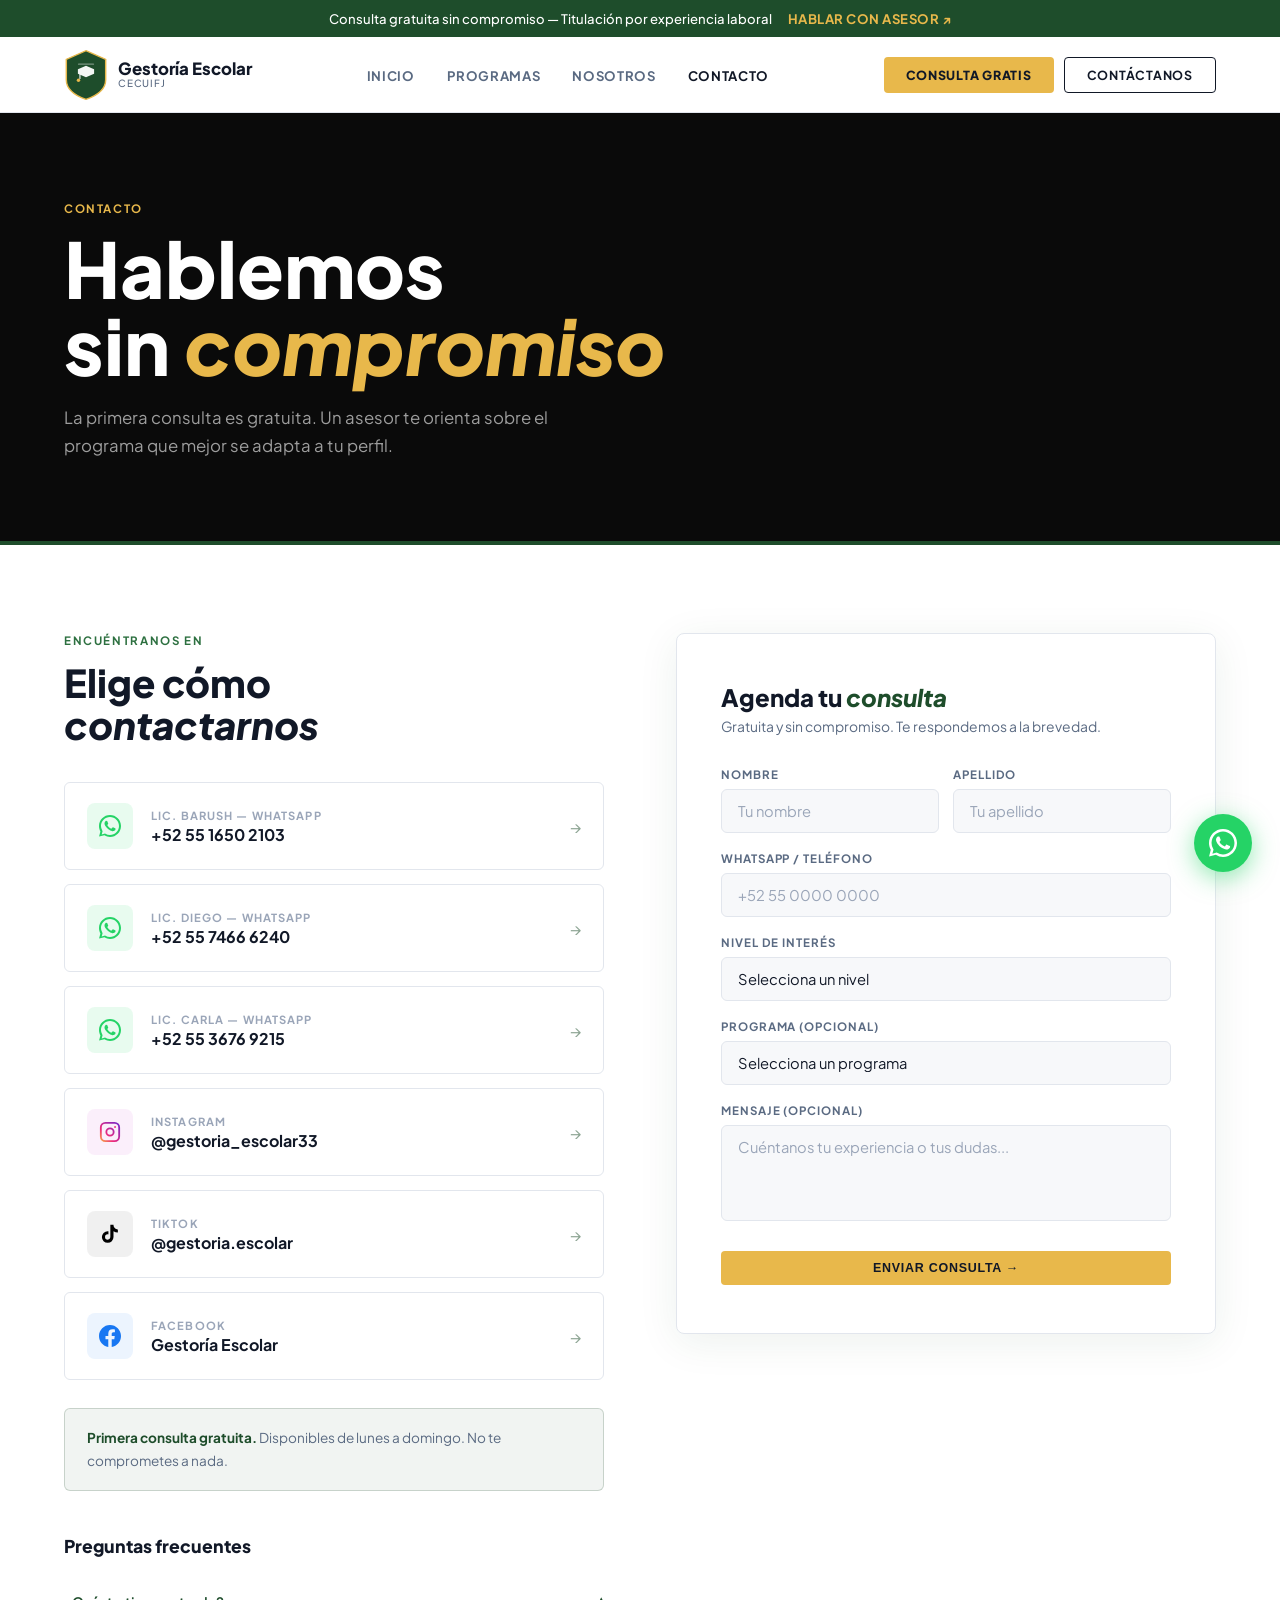
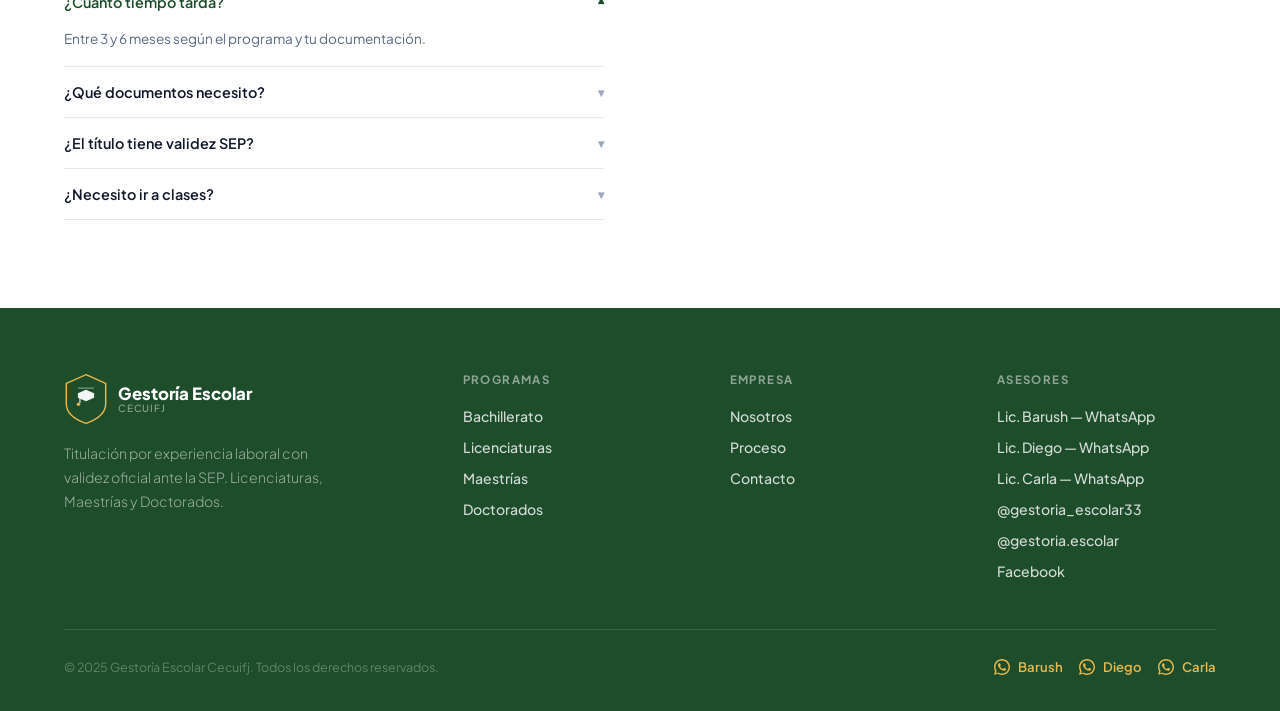
==== commit 62f0d2ee: "fix contacto limpio" ====
--- a/contacto.html
+++ b/contacto.html
@@ -3,8 +3,12 @@
 <head>
   <meta charset="UTF-8"/>
   <meta name="viewport" content="width=device-width, initial-scale=1.0"/>
-  <title>Contacto — Gestoría Escolar</title>
+  <title>Contacto — Consulta Gratuita | Gestoría Escolar</title>
   <link rel="icon" type="image/png" href="logo.png"/>
+  <meta name="description" content="Contáctanos para una consulta gratuita sin compromiso. Asesores disponibles por WhatsApp, Instagram y Facebook. Titulación por experiencia laboral."/>
+  <meta name="keywords" content="gestoría escolar contacto, consulta gratuita titulación, asesor titulación experiencia laboral, gestoría escolar México"/>
+  <meta name="robots" content="index, follow"/>
+  <link rel="canonical" href="https://gestoriaescolar.com.mx/contacto.html"/>
   <link rel="stylesheet" href="styles.css"/>
   <style>
     .page-hero { background:var(--black); padding:88px 5% 80px; border-bottom:4px solid var(--green); }
@@ -12,66 +16,36 @@
     .page-hero-title { font-size:clamp(3rem,6vw,5rem); font-weight:800; color:var(--white); line-height:1; margin-bottom:20px; }
     .page-hero-title em { font-style:italic; color:var(--yellow); }
     .page-hero-sub { font-size:1.05rem; color:rgba(255,255,255,0.6); max-width:520px; line-height:1.7; }
-
     #contacto-main { padding:88px 5%; }
     .contacto-inner { max-width:1200px; margin:0 auto; display:grid; grid-template-columns:1fr 1fr; gap:72px; align-items:start; }
-
-    /* LEFT */
     .contact-options { display:flex; flex-direction:column; gap:14px; margin-top:36px; }
-    .contact-option {
-      display:flex; align-items:center; gap:18px;
-      padding:20px 22px; border:1.5px solid var(--border); border-radius:6px;
-      text-decoration:none; color:inherit; background:var(--white); transition:all 0.25s;
-    }
+    .contact-option { display:flex; align-items:center; gap:18px; padding:20px 22px; border:1.5px solid var(--border); border-radius:6px; text-decoration:none; color:inherit; background:var(--white); transition:all 0.25s; }
     .contact-option:hover { border-color:var(--green); transform:translateX(5px); box-shadow:0 6px 24px rgba(30,77,43,0.1); }
     .co-icon { width:46px; height:46px; flex-shrink:0; border-radius:8px; display:flex; align-items:center; justify-content:center; font-size:1.3rem; }
     .co-wa { background:rgba(37,211,102,0.1); }
-    .co-phone { background:rgba(30,77,43,0.08); }
-    .co-ig { background:rgba(200,60,200,0.08); }
     .co-label { font-size:0.7rem; font-weight:700; letter-spacing:0.1em; text-transform:uppercase; color:var(--gray-400); margin-bottom:2px; }
     .co-value { font-size:1rem; font-weight:700; color:var(--text); }
     .co-arrow { margin-left:auto; color:var(--green); font-size:1rem; opacity:0.5; transition:opacity 0.2s; }
     .contact-option:hover .co-arrow { opacity:1; }
-
-    .contact-note {
-      margin-top:28px; padding:18px 22px;
-      background:rgba(30,77,43,0.06); border:1.5px solid rgba(30,77,43,0.2); border-radius:6px;
-      font-size:0.85rem; color:var(--gray-600); line-height:1.65;
-    }
+    .contact-note { margin-top:28px; padding:18px 22px; background:rgba(30,77,43,0.06); border:1.5px solid rgba(30,77,43,0.2); border-radius:6px; font-size:0.85rem; color:var(--gray-600); line-height:1.65; }
     .contact-note strong { color:var(--green); }
-
     .faq-mini { margin-top:44px; }
     .faq-mini h3 { font-size:1.1rem; font-weight:800; color:var(--text); margin-bottom:20px; }
     .faq-mini-item { border-bottom:1px solid var(--border); }
-    .faq-mini-q {
-      width:100%; background:none; border:none; text-align:left; padding:16px 0;
-      font-family:'Plus Jakarta Sans',sans-serif; font-size:0.9rem; font-weight:600; color:var(--text);
-      cursor:pointer; display:flex; justify-content:space-between; align-items:center; gap:12px; transition:color 0.2s;
-    }
+    .faq-mini-q { width:100%; background:none; border:none; text-align:left; padding:16px 0; font-family:'Plus Jakarta Sans',sans-serif; font-size:0.9rem; font-weight:600; color:var(--text); cursor:pointer; display:flex; justify-content:space-between; align-items:center; gap:12px; transition:color 0.2s; }
     .faq-mini-q:hover { color:var(--green); }
     .faq-mini-item.open .faq-mini-q { color:var(--green); }
     .faq-mini-chevron { font-size:0.75rem; color:var(--gray-400); transition:transform 0.25s; flex-shrink:0; }
     .faq-mini-item.open .faq-mini-chevron { transform:rotate(180deg); color:var(--green); }
     .faq-mini-a { font-size:0.85rem; color:var(--gray-600); line-height:1.7; max-height:0; overflow:hidden; transition:max-height 0.3s ease,padding 0.3s; }
     .faq-mini-item.open .faq-mini-a { max-height:180px; padding-bottom:16px; }
-
-    /* RIGHT — FORM */
-    .contact-form-card {
-      background:var(--white); border:1.5px solid var(--border);
-      border-radius:8px; padding:48px 44px; position:sticky; top:96px;
-      box-shadow:0 8px 40px rgba(30,77,43,0.08);
-    }
+    .contact-form-card { background:var(--white); border:1.5px solid var(--border); border-radius:8px; padding:48px 44px; position:sticky; top:96px; box-shadow:0 8px 40px rgba(30,77,43,0.08); }
     .contact-form-card h3 { font-size:1.5rem; font-weight:800; color:var(--text); margin-bottom:6px; }
     .contact-form-card h3 em { font-style:italic; color:var(--green); }
     .contact-form-card .sub { font-size:0.87rem; color:var(--gray-600); margin-bottom:32px; }
     .form-group { margin-bottom:18px; }
     .form-group label { display:block; font-size:0.72rem; font-weight:700; letter-spacing:0.08em; text-transform:uppercase; color:var(--gray-600); margin-bottom:7px; }
-    .form-group input,.form-group select,.form-group textarea {
-      width:100%; padding:12px 16px;
-      background:var(--gray-100); border:1.5px solid var(--border); border-radius:6px;
-      font-family:'Plus Jakarta Sans',sans-serif; font-size:0.92rem; color:var(--text);
-      outline:none; transition:border-color 0.2s,background 0.2s; -webkit-appearance:none;
-    }
+    .form-group input,.form-group select,.form-group textarea { width:100%; padding:12px 16px; background:var(--gray-100); border:1.5px solid var(--border); border-radius:6px; font-family:'Plus Jakarta Sans',sans-serif; font-size:0.92rem; color:var(--text); outline:none; transition:border-color 0.2s,background 0.2s; -webkit-appearance:none; }
     .form-group input::placeholder,.form-group textarea::placeholder { color:var(--gray-400); }
     .form-group input:focus,.form-group select:focus,.form-group textarea:focus { border-color:var(--green); background:var(--white); }
     .form-group select option { background:var(--white); }
@@ -80,7 +54,6 @@
     .form-submit { width:100%; margin-top:8px; }
     .form-success { display:none; text-align:center; padding:20px; background:rgba(30,77,43,0.07); border:1.5px solid rgba(30,77,43,0.25); border-radius:6px; margin-top:16px; }
     .form-success p { color:var(--green); font-weight:700; font-size:0.95rem; }
-
     @media(max-width:960px){ .contacto-inner{grid-template-columns:1fr;} .contact-form-card{position:static;} }
     @media(max-width:600px){ .contact-form-card{padding:32px 24px;} .form-row{grid-template-columns:1fr;} }
   </style>
@@ -103,57 +76,42 @@
       <span class="section-label section-label-green">Encuéntranos en</span>
       <h2 class="section-title reveal" style="font-size:clamp(1.6rem,3vw,2.4rem)">Elige cómo<br/><em>contactarnos</em></h2>
       <div class="contact-options">
-<<<<<<< HEAD
-        <a href="https://wa.me/525516602103" target="_blank" class="contact-option reveal reveal-delay-1">
-          <div class="co-icon co-wa">
-            <svg width="22" height="22" viewBox="0 0 24 24" fill="#25d366"><path d="M17.472 14.382c-.297-.149-1.758-.867-2.03-.967-.273-.099-.471-.148-.67.15-.197.297-.767.966-.94 1.164-.173.199-.347.223-.644.075-.297-.15-1.255-.463-2.39-1.475-.883-.788-1.48-1.761-1.653-2.059-.173-.297-.018-.458.13-.606.134-.133.298-.347.446-.52.149-.174.198-.298.298-.497.099-.198.05-.371-.025-.52-.075-.149-.669-1.612-.916-2.207-.242-.579-.487-.5-.669-.51-.173-.008-.371-.01-.57-.01-.198 0-.52.074-.792.372-.272.297-1.04 1.016-1.04 2.479 0 1.462 1.065 2.875 1.213 3.074.149.198 2.096 3.2 5.077 4.487.709.306 1.262.489 1.694.625.712.227 1.36.195 1.871.118.571-.085 1.758-.719 2.006-1.413.248-.694.248-1.289.173-1.413-.074-.124-.272-.198-.57-.347z"/><path d="M12 0C5.373 0 0 5.373 0 12c0 2.131.558 4.13 1.533 5.867L.057 23.5l5.79-1.518A11.94 11.94 0 0012 24c6.627 0 12-5.373 12-12S18.627 0 12 0zm0 21.818a9.8 9.8 0 01-5.001-1.367l-.36-.213-3.718.975.99-3.619-.235-.373A9.818 9.818 0 012.182 12C2.182 6.57 6.57 2.182 12 2.182S21.818 6.57 21.818 12 17.43 21.818 12 21.818z"/></svg>
-          </div>
-          <div><div class="co-label">Lic. Barush — WhatsApp</div><div class="co-value">+52 55 1660 2103</div></div>
+        <a href="https://wa.me/525516502103" target="_blank" class="contact-option reveal reveal-delay-1">
+          <div class="co-icon co-wa"><svg width="22" height="22" viewBox="0 0 24 24" fill="#25d366"><path d="M17.472 14.382c-.297-.149-1.758-.867-2.03-.967-.273-.099-.471-.148-.67.15-.197.297-.767.966-.94 1.164-.173.199-.347.223-.644.075-.297-.15-1.255-.463-2.39-1.475-.883-.788-1.48-1.761-1.653-2.059-.173-.297-.018-.458.13-.606.134-.133.298-.347.446-.52.149-.174.198-.298.298-.497.099-.198.05-.371-.025-.52-.075-.149-.669-1.612-.916-2.207-.242-.579-.487-.5-.669-.51-.173-.008-.371-.01-.57-.01-.198 0-.52.074-.792.372-.272.297-1.04 1.016-1.04 2.479 0 1.462 1.065 2.875 1.213 3.074.149.198 2.096 3.2 5.077 4.487.709.306 1.262.489 1.694.625.712.227 1.36.195 1.871.118.571-.085 1.758-.719 2.006-1.413.248-.694.248-1.289.173-1.413-.074-.124-.272-.198-.57-.347z"/><path d="M12 0C5.373 0 0 5.373 0 12c0 2.131.558 4.13 1.533 5.867L.057 23.5l5.79-1.518A11.94 11.94 0 0012 24c6.627 0 12-5.373 12-12S18.627 0 12 0zm0 21.818a9.8 9.8 0 01-5.001-1.367l-.36-.213-3.718.975.99-3.619-.235-.373A9.818 9.818 0 012.182 12C2.182 6.57 6.57 2.182 12 2.182S21.818 6.57 21.818 12 17.43 21.818 12 21.818z"/></svg></div>
+          <div><div class="co-label">Lic. Barush — WhatsApp</div><div class="co-value">+52 55 1650 2103</div></div>
           <span class="co-arrow">→</span>
         </a>
         <a href="https://wa.me/525574666240" target="_blank" class="contact-option reveal reveal-delay-2">
-          <div class="co-icon co-wa">
-            <svg width="22" height="22" viewBox="0 0 24 24" fill="#25d366"><path d="M17.472 14.382c-.297-.149-1.758-.867-2.03-.967-.273-.099-.471-.148-.67.15-.197.297-.767.966-.94 1.164-.173.199-.347.223-.644.075-.297-.15-1.255-.463-2.39-1.475-.883-.788-1.48-1.761-1.653-2.059-.173-.297-.018-.458.13-.606.134-.133.298-.347.446-.52.149-.174.198-.298.298-.497.099-.198.05-.371-.025-.52-.075-.149-.669-1.612-.916-2.207-.242-.579-.487-.5-.669-.51-.173-.008-.371-.01-.57-.01-.198 0-.52.074-.792.372-.272.297-1.04 1.016-1.04 2.479 0 1.462 1.065 2.875 1.213 3.074.149.198 2.096 3.2 5.077 4.487.709.306 1.262.489 1.694.625.712.227 1.36.195 1.871.118.571-.085 1.758-.719 2.006-1.413.248-.694.248-1.289.173-1.413-.074-.124-.272-.198-.57-.347z"/><path d="M12 0C5.373 0 0 5.373 0 12c0 2.131.558 4.13 1.533 5.867L.057 23.5l5.79-1.518A11.94 11.94 0 0012 24c6.627 0 12-5.373 12-12S18.627 0 12 0zm0 21.818a9.8 9.8 0 01-5.001-1.367l-.36-.213-3.718.975.99-3.619-.235-.373A9.818 9.818 0 012.182 12C2.182 6.57 6.57 2.182 12 2.182S21.818 6.57 21.818 12 17.43 21.818 12 21.818z"/></svg>
-          </div>
+          <div class="co-icon co-wa"><svg width="22" height="22" viewBox="0 0 24 24" fill="#25d366"><path d="M17.472 14.382c-.297-.149-1.758-.867-2.03-.967-.273-.099-.471-.148-.67.15-.197.297-.767.966-.94 1.164-.173.199-.347.223-.644.075-.297-.15-1.255-.463-2.39-1.475-.883-.788-1.48-1.761-1.653-2.059-.173-.297-.018-.458.13-.606.134-.133.298-.347.446-.52.149-.174.198-.298.298-.497.099-.198.05-.371-.025-.52-.075-.149-.669-1.612-.916-2.207-.242-.579-.487-.5-.669-.51-.173-.008-.371-.01-.57-.01-.198 0-.52.074-.792.372-.272.297-1.04 1.016-1.04 2.479 0 1.462 1.065 2.875 1.213 3.074.149.198 2.096 3.2 5.077 4.487.709.306 1.262.489 1.694.625.712.227 1.36.195 1.871.118.571-.085 1.758-.719 2.006-1.413.248-.694.248-1.289.173-1.413-.074-.124-.272-.198-.57-.347z"/><path d="M12 0C5.373 0 0 5.373 0 12c0 2.131.558 4.13 1.533 5.867L.057 23.5l5.79-1.518A11.94 11.94 0 0012 24c6.627 0 12-5.373 12-12S18.627 0 12 0zm0 21.818a9.8 9.8 0 01-5.001-1.367l-.36-.213-3.718.975.99-3.619-.235-.373A9.818 9.818 0 012.182 12C2.182 6.57 6.57 2.182 12 2.182S21.818 6.57 21.818 12 17.43 21.818 12 21.818z"/></svg></div>
           <div><div class="co-label">Lic. Diego — WhatsApp</div><div class="co-value">+52 55 7466 6240</div></div>
           <span class="co-arrow">→</span>
         </a>
         <a href="https://wa.me/525536769215" target="_blank" class="contact-option reveal reveal-delay-3">
-          <div class="co-icon co-wa">
-            <svg width="22" height="22" viewBox="0 0 24 24" fill="#25d366"><path d="M17.472 14.382c-.297-.149-1.758-.867-2.03-.967-.273-.099-.471-.148-.67.15-.197.297-.767.966-.94 1.164-.173.199-.347.223-.644.075-.297-.15-1.255-.463-2.39-1.475-.883-.788-1.48-1.761-1.653-2.059-.173-.297-.018-.458.13-.606.134-.133.298-.347.446-.52.149-.174.198-.298.298-.497.099-.198.05-.371-.025-.52-.075-.149-.669-1.612-.916-2.207-.242-.579-.487-.5-.669-.51-.173-.008-.371-.01-.57-.01-.198 0-.52.074-.792.372-.272.297-1.04 1.016-1.04 2.479 0 1.462 1.065 2.875 1.213 3.074.149.198 2.096 3.2 5.077 4.487.709.306 1.262.489 1.694.625.712.227 1.36.195 1.871.118.571-.085 1.758-.719 2.006-1.413.248-.694.248-1.289.173-1.413-.074-.124-.272-.198-.57-.347z"/><path d="M12 0C5.373 0 0 5.373 0 12c0 2.131.558 4.13 1.533 5.867L.057 23.5l5.79-1.518A11.94 11.94 0 0012 24c6.627 0 12-5.373 12-12S18.627 0 12 0zm0 21.818a9.8 9.8 0 01-5.001-1.367l-.36-.213-3.718.975.99-3.619-.235-.373A9.818 9.818 0 012.182 12C2.182 6.57 6.57 2.182 12 2.182S21.818 6.57 21.818 12 17.43 21.818 12 21.818z"/></svg>
-          </div>
+          <div class="co-icon co-wa"><svg width="22" height="22" viewBox="0 0 24 24" fill="#25d366"><path d="M17.472 14.382c-.297-.149-1.758-.867-2.03-.967-.273-.099-.471-.148-.67.15-.197.297-.767.966-.94 1.164-.173.199-.347.223-.644.075-.297-.15-1.255-.463-2.39-1.475-.883-.788-1.48-1.761-1.653-2.059-.173-.297-.018-.458.13-.606.134-.133.298-.347.446-.52.149-.174.198-.298.298-.497.099-.198.05-.371-.025-.52-.075-.149-.669-1.612-.916-2.207-.242-.579-.487-.5-.669-.51-.173-.008-.371-.01-.57-.01-.198 0-.52.074-.792.372-.272.297-1.04 1.016-1.04 2.479 0 1.462 1.065 2.875 1.213 3.074.149.198 2.096 3.2 5.077 4.487.709.306 1.262.489 1.694.625.712.227 1.36.195 1.871.118.571-.085 1.758-.719 2.006-1.413.248-.694.248-1.289.173-1.413-.074-.124-.272-.198-.57-.347z"/><path d="M12 0C5.373 0 0 5.373 0 12c0 2.131.558 4.13 1.533 5.867L.057 23.5l5.79-1.518A11.94 11.94 0 0012 24c6.627 0 12-5.373 12-12S18.627 0 12 0zm0 21.818a9.8 9.8 0 01-5.001-1.367l-.36-.213-3.718.975.99-3.619-.235-.373A9.818 9.818 0 012.182 12C2.182 6.57 6.57 2.182 12 2.182S21.818 6.57 21.818 12 17.43 21.818 12 21.818z"/></svg></div>
           <div><div class="co-label">Lic. Carla — WhatsApp</div><div class="co-value">+52 55 3676 9215</div></div>
           <span class="co-arrow">→</span>
         </a>
         <a href="https://instagram.com/gestoria_escolar33" target="_blank" class="contact-option reveal reveal-delay-4">
-          <div class="co-icon co-ig">📸</div>
+          <div class="co-icon" style="background:rgba(200,60,200,0.08)">
+            <svg width="22" height="22" viewBox="0 0 24 24" fill="none"><defs><linearGradient id="ig" x1="0" y1="24" x2="24" y2="0" gradientUnits="userSpaceOnUse"><stop stop-color="#f9ce34"/><stop offset=".35" stop-color="#ee2a7b"/><stop offset="1" stop-color="#6228d7"/></linearGradient></defs><rect x="2" y="2" width="20" height="20" rx="5" stroke="url(#ig)" stroke-width="2"/><circle cx="12" cy="12" r="4" stroke="url(#ig)" stroke-width="2"/><circle cx="17.5" cy="6.5" r="1" fill="#ee2a7b"/></svg>
+          </div>
           <div><div class="co-label">Instagram</div><div class="co-value">@gestoria_escolar33</div></div>
           <span class="co-arrow">→</span>
         </a>
         <a href="https://tiktok.com/@gestoria.escolar" target="_blank" class="contact-option reveal reveal-delay-4">
-          <div class="co-icon co-ig">🎵</div>
+          <div class="co-icon" style="background:rgba(0,0,0,0.06)">
+            <svg width="22" height="22" viewBox="0 0 24 24" fill="#000"><path d="M19.59 6.69a4.83 4.83 0 01-3.77-4.25V2h-3.45v13.67a2.89 2.89 0 01-2.88 2.5 2.89 2.89 0 01-2.89-2.89 2.89 2.89 0 012.89-2.89c.28 0 .54.04.79.1V9.01a6.3 6.3 0 00-.79-.05 6.34 6.34 0 00-6.34 6.34 6.34 6.34 0 006.34 6.34 6.34 6.34 0 006.33-6.34V8.95a8.16 8.16 0 004.77 1.52V7.02a4.85 4.85 0 01-1-.33z"/></svg>
+          </div>
           <div><div class="co-label">TikTok</div><div class="co-value">@gestoria.escolar</div></div>
           <span class="co-arrow">→</span>
         </a>
-=======
-        <a href="https://wa.me/525659227963" target="_blank" class="contact-option reveal reveal-delay-1">
-          <div class="co-icon co-wa">
-            <svg width="22" height="22" viewBox="0 0 24 24" fill="#25d366"><path d="M17.472 14.382c-.297-.149-1.758-.867-2.03-.967-.273-.099-.471-.148-.67.15-.197.297-.767.966-.94 1.164-.173.199-.347.223-.644.075-.297-.15-1.255-.463-2.39-1.475-.883-.788-1.48-1.761-1.653-2.059-.173-.297-.018-.458.13-.606.134-.133.298-.347.446-.52.149-.174.198-.298.298-.497.099-.198.05-.371-.025-.52-.075-.149-.669-1.612-.916-2.207-.242-.579-.487-.5-.669-.51-.173-.008-.371-.01-.57-.01-.198 0-.52.074-.792.372-.272.297-1.04 1.016-1.04 2.479 0 1.462 1.065 2.875 1.213 3.074.149.198 2.096 3.2 5.077 4.487.709.306 1.262.489 1.694.625.712.227 1.36.195 1.871.118.571-.085 1.758-.719 2.006-1.413.248-.694.248-1.289.173-1.413-.074-.124-.272-.198-.57-.347z"/><path d="M12 0C5.373 0 0 5.373 0 12c0 2.131.558 4.13 1.533 5.867L.057 23.5l5.79-1.518A11.94 11.94 0 0012 24c6.627 0 12-5.373 12-12S18.627 0 12 0zm0 21.818a9.8 9.8 0 01-5.001-1.367l-.36-.213-3.718.975.99-3.619-.235-.373A9.818 9.818 0 012.182 12C2.182 6.57 6.57 2.182 12 2.182S21.818 6.57 21.818 12 17.43 21.818 12 21.818z"/></svg>
-          </div>
-          <div><div class="co-label">WhatsApp</div><div class="co-value">+52 56 5922 7963</div></div>
-          <span class="co-arrow">→</span>
-        </a>
-        <a href="tel:+525659227963" class="contact-option reveal reveal-delay-2">
-          <div class="co-icon co-phone">📞</div>
-          <div><div class="co-label">Llamada directa</div><div class="co-value">+52 56 5922 7963</div></div>
-          <span class="co-arrow">→</span>
-        </a>
-        <a href="https://instagram.com/gestoria_escolar33" target="_blank" class="contact-option reveal reveal-delay-3">
-          <div class="co-icon co-ig">📱</div>
-          <div><div class="co-label">Instagram</div><div class="co-value">@gestoria_escolar33</div></div>
-          <span class="co-arrow">→</span>
-        </a>
->>>>>>> 76ad32a9ec23e6e529785b83f0e4800e7d1e46a6
+        <a href="https://www.facebook.com/share/1FTvYhpeMk/?mibextid=wwXIfr" target="_blank" class="contact-option reveal reveal-delay-4">
+          <div class="co-icon" style="background:rgba(24,119,242,0.08)">
+            <svg width="22" height="22" viewBox="0 0 24 24" fill="#1877f2"><path d="M24 12.073C24 5.405 18.627 0 12 0S0 5.405 0 12.073C0 18.1 4.388 23.094 10.125 24v-8.437H7.078v-3.49h3.047V9.41c0-3.025 1.792-4.697 4.533-4.697 1.312 0 2.686.236 2.686.236v2.97h-1.513c-1.491 0-1.956.93-1.956 1.887v2.267h3.328l-.532 3.49h-2.796V24C19.612 23.094 24 18.1 24 12.073z"/></svg>
+          </div>
+          <div><div class="co-label">Facebook</div><div class="co-value">Gestoría Escolar</div></div>
+          <span class="co-arrow">→</span>
+        </a>
       </div>
       <div class="contact-note reveal reveal-delay-2">
         <strong>Primera consulta gratuita.</strong> Disponibles de lunes a domingo. No te comprometes a nada.
@@ -181,7 +139,6 @@
       </div>
     </div>
 
-    <!-- FORM -->
     <div class="contact-form-card reveal reveal-delay-1">
       <h3>Agenda tu <em>consulta</em></h3>
       <p class="sub">Gratuita y sin compromiso. Te respondemos a la brevedad.</p>
@@ -194,6 +151,7 @@
         <label>Nivel de interés</label>
         <select id="f-nivel">
           <option value="">Selecciona un nivel</option>
+          <option>Bachillerato</option>
           <option>Licenciatura</option><option>Maestría</option><option>Doctorado</option>
           <option>No sé aún, quiero orientación</option>
         </select>
@@ -202,6 +160,9 @@
         <label>Programa (opcional)</label>
         <select id="f-prog">
           <option value="">Selecciona un programa</option>
+          <optgroup label="Bachillerato">
+            <option>Bachillerato Binacional Estados Unidos-México</option>
+          </optgroup>
           <optgroup label="Licenciaturas">
             <option>Administración</option><option>Ciencias de la Educación</option>
             <option>Contaduría</option><option>Criminalística</option><option>Derecho</option>
@@ -253,11 +214,7 @@
     if(niv) wa += `\nNivel: ${niv}`;
     if(prog) wa += `\nPrograma: ${prog}`;
     if(msg) wa += `\nMensaje: ${msg}`;
-<<<<<<< HEAD
-    window.open(`https://wa.me/525516602103?text=${encodeURIComponent(wa)}`,'_blank');
-=======
-    window.open(`https://wa.me/525659227963?text=${encodeURIComponent(wa)}`,'_blank');
->>>>>>> 76ad32a9ec23e6e529785b83f0e4800e7d1e46a6
+    window.open(`https://wa.me/525516502103?text=${encodeURIComponent(wa)}`,'_blank');
     document.getElementById('form-success').style.display = 'block';
     document.querySelector('.form-submit').style.display = 'none';
   }
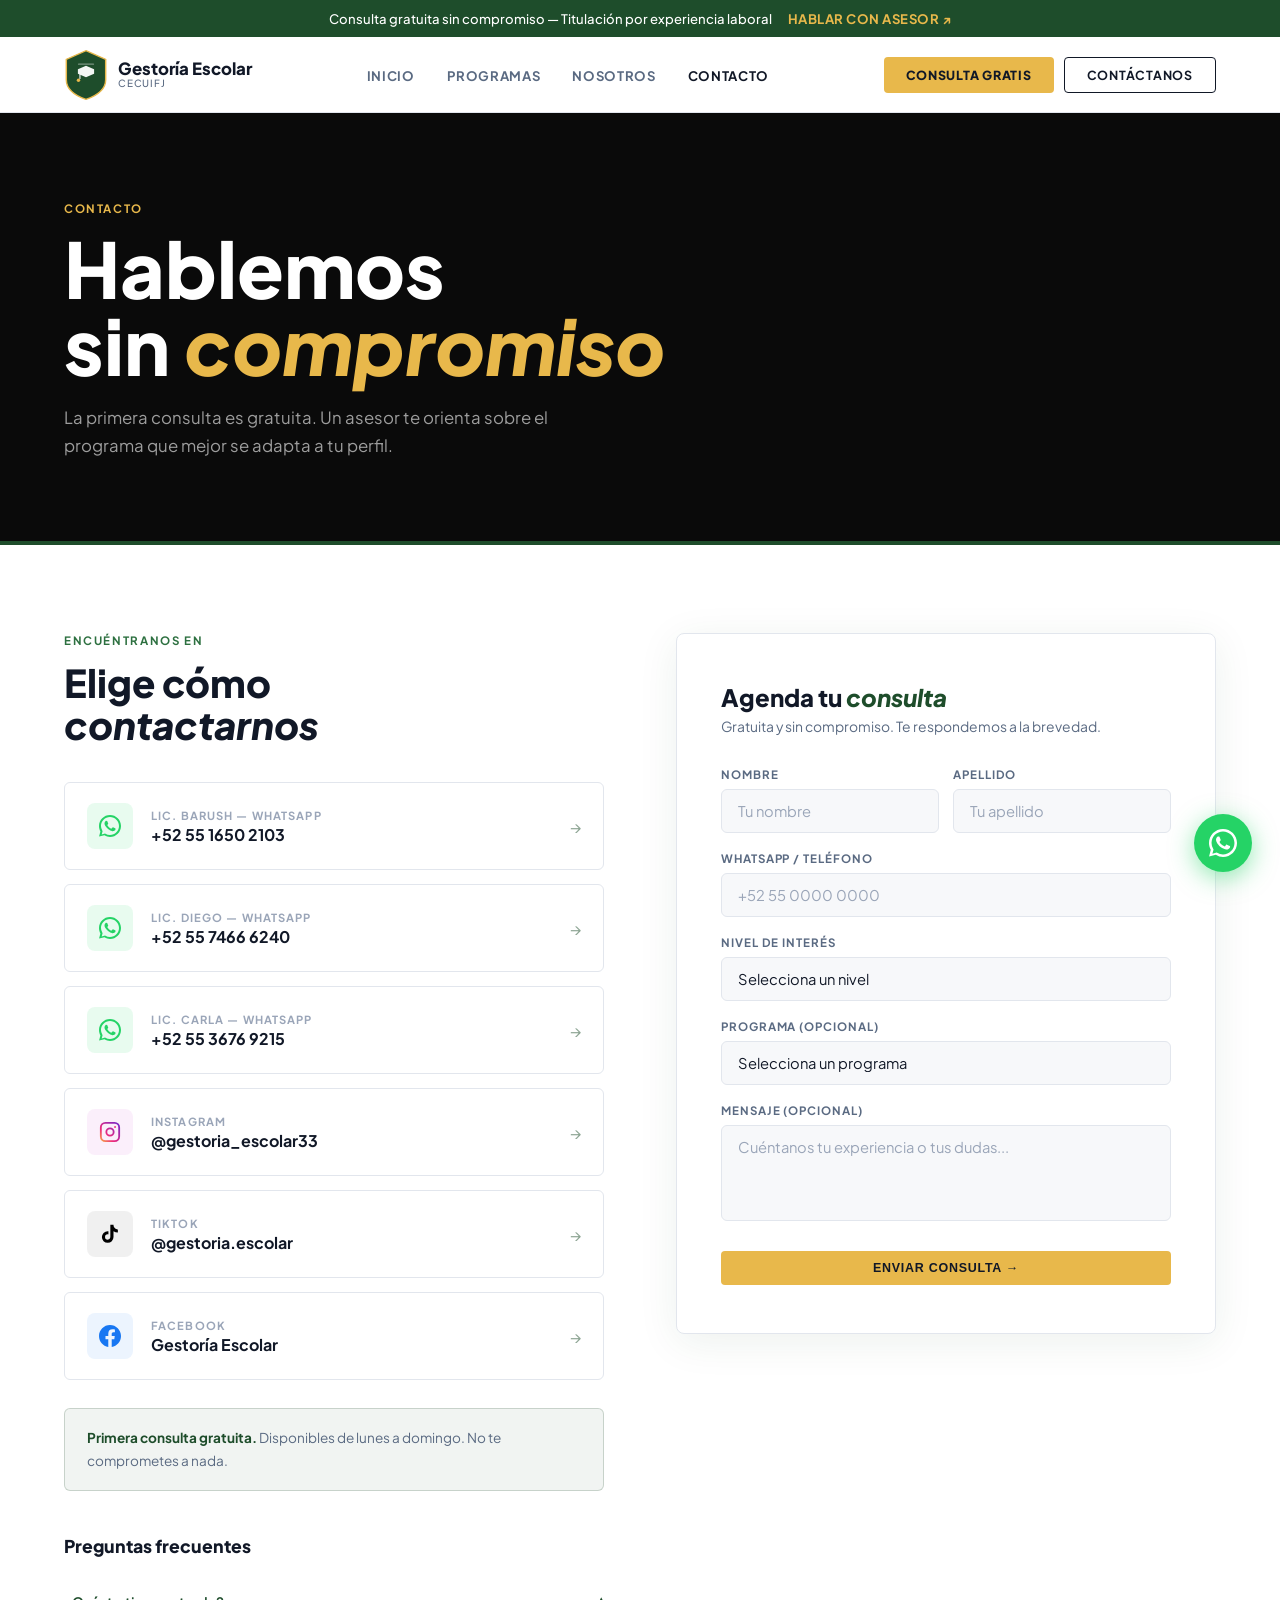
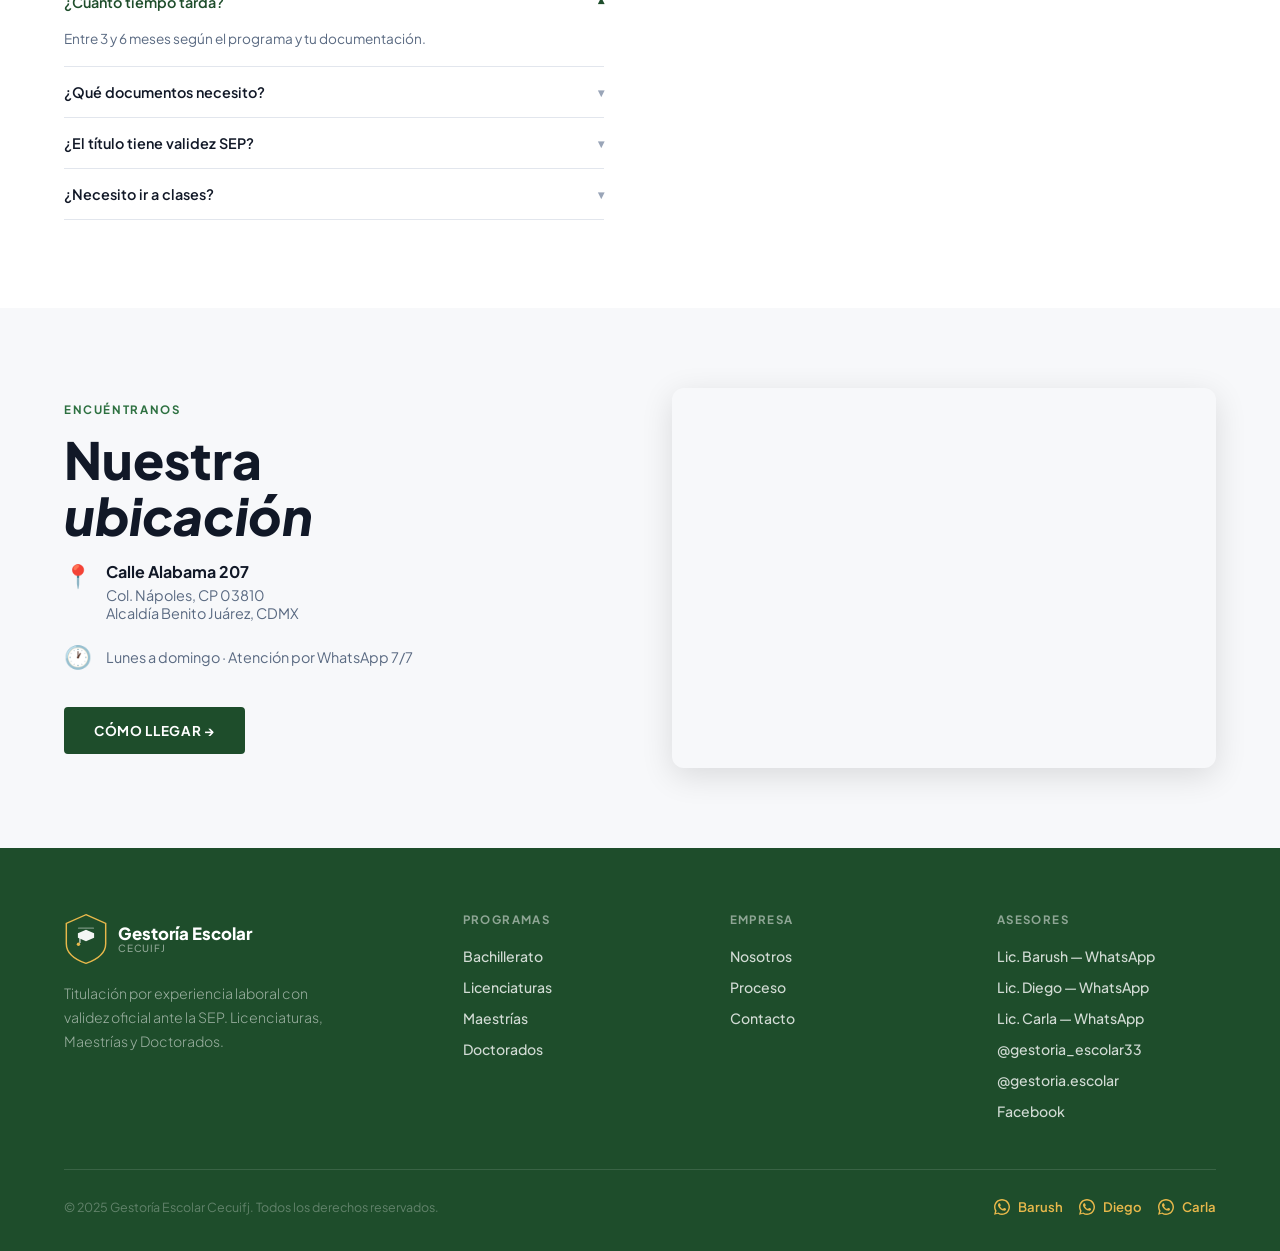
==== commit 8082b3b8: "mapa en contacto" ====
--- a/contacto.html
+++ b/contacto.html
@@ -188,7 +188,37 @@
       </div>
       <div class="form-group"><label>Mensaje (opcional)</label><textarea id="f-msg" placeholder="Cuéntanos tu experiencia o tus dudas..."></textarea></div>
       <button class="btn-yellow form-submit" onclick="handleSubmit()">Enviar consulta →</button>
-      <div class="form-success" id="form-success"><p>✓ ¡Recibido! Un asesor te contactará pronto por WhatsApp.</p></div>
+      <div class="form-success" id="form-success"><p>✓ ¡Recibido! Un asesor te contactará pronto por WhatsApp y correo.</p></div>
+    </div>
+  </div>
+</section>
+
+<!-- UBICACIÓN -->
+<section style="padding:80px 5%;background:var(--gray-100);">
+  <div style="max-width:1200px;margin:0 auto;">
+    <div class="ubicacion-grid" style="display:grid;grid-template-columns:1fr 1fr;gap:64px;align-items:center;">
+      <div class="reveal">
+        <span class="section-label section-label-green">Encuéntranos</span>
+        <h2 class="section-title">Nuestra<br/><em>ubicación</em></h2>
+        <div style="display:flex;align-items:flex-start;gap:14px;margin-bottom:20px;">
+          <span style="font-size:1.4rem;">📍</span>
+          <div>
+            <p style="font-size:1rem;font-weight:700;color:var(--text);margin-bottom:4px;">Calle Alabama 207</p>
+            <p style="font-size:0.9rem;color:var(--gray-600);">Col. Nápoles, CP 03810<br/>Alcaldía Benito Juárez, CDMX</p>
+          </div>
+        </div>
+        <div style="display:flex;align-items:center;gap:14px;margin-bottom:36px;">
+          <span style="font-size:1.4rem;">🕐</span>
+          <p style="font-size:0.9rem;color:var(--gray-600);">Lunes a domingo · Atención por WhatsApp 7/7</p>
+        </div>
+        <a href="https://maps.google.com/?q=Calle+Alabama+207,+Nápoles,+Benito+Juárez,+CDMX" target="_blank" class="btn-green-fill">Cómo llegar →</a>
+      </div>
+      <div class="reveal reveal-delay-1" style="border-radius:12px;overflow:hidden;box-shadow:0 8px 32px rgba(0,0,0,0.12);">
+        <iframe
+          src="https://maps.google.com/maps?q=Calle+Alabama+207,+Napoles,+Benito+Juarez,+Ciudad+de+Mexico&t=&z=16&ie=UTF8&iwloc=&output=embed"
+          width="100%" height="380" style="border:0;display:block;" allowfullscreen="" loading="lazy">
+        </iframe>
+      </div>
     </div>
   </div>
 </section>
@@ -203,21 +233,39 @@
     document.querySelectorAll('.faq-mini-item').forEach(i => i.classList.remove('open'));
     if (!open) item.classList.add('open');
   }
-  function handleSubmit() {
+  async function handleSubmit() {
     const n = document.getElementById('f-nombre').value.trim();
     const t = document.getElementById('f-tel').value.trim();
     if (!n || !t) { alert('Por favor ingresa tu nombre y teléfono.'); return; }
     const niv = document.getElementById('f-nivel').value;
     const prog = document.getElementById('f-prog').value;
     const msg = document.getElementById('f-msg').value.trim();
+
+    // Enviar a Formspree
+    fetch('https://formspree.io/f/xzdolzoy', {
+      method: 'POST',
+      headers: { 'Content-Type': 'application/json' },
+      body: JSON.stringify({
+        nombre: n,
+        apellido: document.getElementById('f-apellido').value.trim(),
+        telefono: t,
+        nivel: niv,
+        programa: prog,
+        mensaje: msg,
+        _replyto: 'gestoriaescolar33@gmail.com'
+      })
+    });
+
+    // Abrir WhatsApp
     let wa = `Hola! Me interesa una consulta gratuita.\n\nNombre: ${n}\nTeléfono: ${t}`;
     if(niv) wa += `\nNivel: ${niv}`;
     if(prog) wa += `\nPrograma: ${prog}`;
     if(msg) wa += `\nMensaje: ${msg}`;
     window.open(`https://wa.me/525516502103?text=${encodeURIComponent(wa)}`,'_blank');
+
     document.getElementById('form-success').style.display = 'block';
     document.querySelector('.form-submit').style.display = 'none';
   }
 </script>
 </body>
-</html>
+</html>
